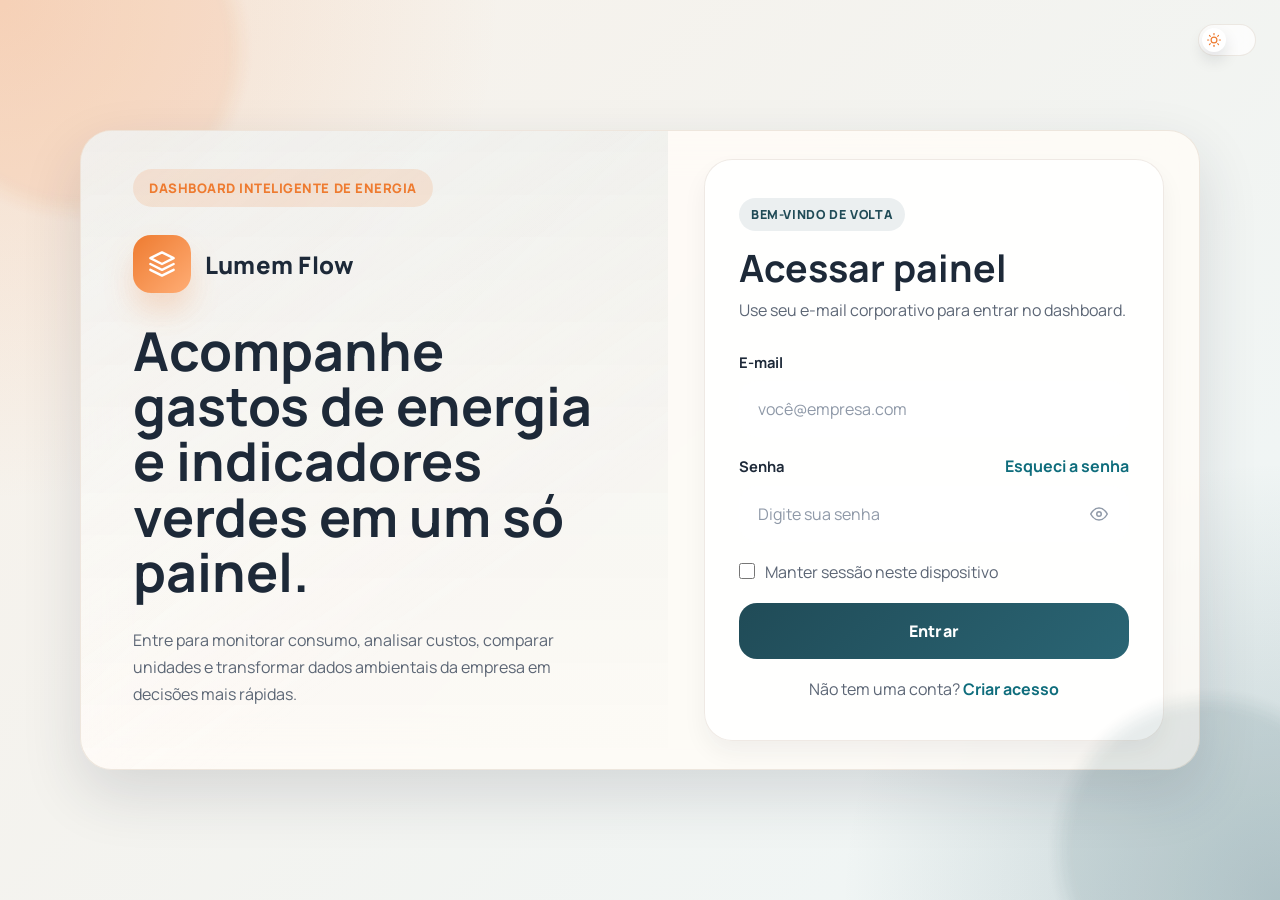
==== index.html @ 4ea224e9 "Add files via upload" ====
<!DOCTYPE html>
<html lang="pt-BR">
<head>
  <meta charset="UTF-8">
  <meta name="viewport" content="width=device-width, initial-scale=1.0">
  <title>Lumem Flow - Login</title>
  <link rel="preconnect" href="https://fonts.googleapis.com">
  <link rel="preconnect" href="https://fonts.gstatic.com" crossorigin>
  <link href="https://fonts.googleapis.com/css2?family=Manrope:wght@400;500;600;700;800&display=swap" rel="stylesheet">
  <link rel="stylesheet" href="style.css">
</head>
<body class="auth-page page-login" data-page="login">
  <div class="page-shell">
    <div class="theme-toggle">
      <button class="theme-toggle-track" id="themeToggle" aria-label="Alternar tema">
        <div class="theme-toggle-knob">
          <svg class="theme-toggle-icon icon-sun" viewBox="0 0 24 24" fill="none" stroke="currentColor" stroke-width="2" stroke-linecap="round" stroke-linejoin="round" aria-hidden="true">
            <circle cx="12" cy="12" r="5"/>
            <line x1="12" y1="1" x2="12" y2="3"/>
            <line x1="12" y1="21" x2="12" y2="23"/>
            <line x1="4.22" y1="4.22" x2="5.64" y2="5.64"/>
            <line x1="18.36" y1="18.36" x2="19.78" y2="19.78"/>
            <line x1="1" y1="12" x2="3" y2="12"/>
            <line x1="21" y1="12" x2="23" y2="12"/>
            <line x1="4.22" y1="19.78" x2="5.64" y2="18.36"/>
            <line x1="18.36" y1="5.64" x2="19.78" y2="4.22"/>
          </svg>
          <svg class="theme-toggle-icon icon-moon" viewBox="0 0 24 24" fill="none" stroke="currentColor" stroke-width="2" stroke-linecap="round" stroke-linejoin="round" aria-hidden="true">
            <path d="M21 12.79A9 9 0 1 1 11.21 3 7 7 0 0 0 21 12.79z"/>
          </svg>
        </div>
      </button>
    </div>

    <main class="auth-layout">
      <section class="hero-panel">
        <div class="hero-chip">Dashboard inteligente de energia</div>

        <div class="logo">
          <div class="logo-icon">
            <svg viewBox="0 0 24 24" fill="none" stroke="white" stroke-width="2" stroke-linecap="round" stroke-linejoin="round" aria-hidden="true">
              <path d="M12 2L2 7l10 5 10-5-10-5z"/>
              <path d="M2 17l10 5 10-5"/>
              <path d="M2 12l10 5 10-5"/>
            </svg>
          </div>
          <span class="logo-text">Lumem Flow</span>
        </div>

        <h1 class="hero-title">Acompanhe gastos de energia e indicadores verdes em um s&oacute; painel.</h1>
        <p class="hero-text">Entre para monitorar consumo, analisar custos, comparar unidades e transformar dados ambientais da empresa em decis&otilde;es mais r&aacute;pidas.</p>
      </section>

      <section class="form-panel">
        <div class="form-card">
          <div class="form-card-top">
            <span class="eyebrow">Bem-vindo de volta</span>
            <h2 class="form-title">Acessar painel</h2>
            <p class="form-subtitle">Use seu e-mail corporativo para entrar no dashboard.</p>
          </div>

          <form id="loginForm" novalidate>
            <div class="status-message" id="loginStatus" aria-live="polite"></div>

            <div class="field-group">
              <label for="email">E-mail</label>
              <div class="input-group">
                <input type="email" id="email" name="email" placeholder="voc&#234;@empresa.com" autocomplete="email" required>
              </div>
            </div>

            <div class="field-group">
              <div class="field-row">
                <label for="senha">Senha</label>
                <a href="#" class="link">Esqueci a senha</a>
              </div>
              <div class="input-group password-group">
                <input type="password" id="senha" name="senha" placeholder="Digite sua senha" autocomplete="current-password" required>
                <button type="button" class="toggle-password" data-target="senha" aria-label="Mostrar senha">
                  <svg class="eye-icon" viewBox="0 0 24 24" fill="none" stroke="currentColor" stroke-width="2" stroke-linecap="round" stroke-linejoin="round" aria-hidden="true">
                    <path d="M1 12s4-8 11-8 11 8 11 8-4 8-11 8-11-8-11-8z"/>
                    <circle cx="12" cy="12" r="3"/>
                  </svg>
                  <svg class="eye-off-icon hidden" viewBox="0 0 24 24" fill="none" stroke="currentColor" stroke-width="2" stroke-linecap="round" stroke-linejoin="round" aria-hidden="true">
                    <path d="M17.94 17.94A10.07 10.07 0 0 1 12 20c-7 0-11-8-11-8a18.45 18.45 0 0 1 5.06-5.94"/>
                    <path d="M9.9 4.24A9.12 9.12 0 0 1 12 4c7 0 11 8 11 8a18.5 18.5 0 0 1-2.16 3.19"/>
                    <path d="M14.12 14.12a3 3 0 1 1-4.24-4.24"/>
                    <line x1="1" y1="1" x2="23" y2="23"/>
                  </svg>
                </button>
              </div>
            </div>

            <div class="options-row">
              <label class="checkbox-label" for="lembrar">
                <input type="checkbox" id="lembrar" name="lembrar">
                <span>Manter sess&atilde;o neste dispositivo</span>
              </label>
            </div>

            <button type="submit" class="btn-primary">Entrar</button>

            <p class="form-footer">
              N&atilde;o tem uma conta? <a href="cadastro.html" class="link auth-nav-link" data-auth-nav="register">Criar acesso</a>
            </p>
          </form>
        </div>
      </section>
    </main>
  </div>

  <script src="script.js"></script>
</body>
</html>
---- style.css ----
* {
  margin: 0;
  padding: 0;
  box-sizing: border-box;
}

:root {
  --bg-body: #f4efe7;
  --bg-panel: rgba(255, 252, 247, 0.84);
  --bg-card: rgba(255, 255, 255, 0.78);
  --bg-card-strong: rgba(255, 255, 255, 0.92);
  --bg-input: rgba(255, 255, 255, 0.88);
  --bg-input-focus: #ffffff;
  --border-soft: rgba(124, 82, 46, 0.12);
  --border-strong: rgba(124, 82, 46, 0.2);
  --text-primary: #1d2938;
  --text-secondary: #5c6675;
  --text-placeholder: #8f99a8;
  --color-brand: #204b57;
  --color-brand-hover: #163842;
  --color-accent: #ee7b30;
  --color-accent-soft: rgba(238, 123, 48, 0.14);
  --color-link: #0f6d7c;
  --color-link-hover: #0b5965;
  --color-success: #1f8a5b;
  --color-success-soft: rgba(31, 138, 91, 0.12);
  --color-error: #d04c4c;
  --color-error-soft: rgba(208, 76, 76, 0.11);
  --shadow-card: 0 24px 60px rgba(32, 45, 67, 0.14);
  --shadow-focus: 0 0 0 4px rgba(15, 109, 124, 0.14);
  --shadow-btn-hover: 0 16px 34px rgba(32, 75, 87, 0.24);
  --toggle-bg: rgba(255, 255, 255, 0.72);
  --toggle-knob: #ffffff;
  --toggle-icon-sun: #ee7b30;
  --toggle-icon-moon: #204b57;
}

[data-theme="dark"] {
  --bg-body: #08131d;
  --bg-panel: rgba(9, 20, 30, 0.75);
  --bg-card: rgba(10, 24, 37, 0.84);
  --bg-card-strong: rgba(12, 27, 41, 0.96);
  --bg-input: rgba(255, 255, 255, 0.05);
  --bg-input-focus: rgba(255, 255, 255, 0.09);
  --border-soft: rgba(174, 213, 230, 0.12);
  --border-strong: rgba(174, 213, 230, 0.2);
  --text-primary: #edf6fb;
  --text-secondary: #a8bac8;
  --text-placeholder: #6f8697;
  --color-brand: #68b6c7;
  --color-brand-hover: #7dc7d6;
  --color-accent: #ff9d5c;
  --color-accent-soft: rgba(255, 157, 92, 0.16);
  --color-link: #8ddce9;
  --color-link-hover: #b2edf6;
  --color-success: #66d0a0;
  --color-success-soft: rgba(102, 208, 160, 0.14);
  --color-error: #ff8d8d;
  --color-error-soft: rgba(255, 141, 141, 0.12);
  --shadow-card: 0 26px 68px rgba(0, 0, 0, 0.42);
  --shadow-focus: 0 0 0 4px rgba(141, 220, 233, 0.14);
  --shadow-btn-hover: 0 18px 38px rgba(23, 84, 96, 0.34);
  --toggle-bg: rgba(255, 255, 255, 0.08);
  --toggle-knob: #08131d;
  --toggle-icon-sun: #6f8697;
  --toggle-icon-moon: #8ddce9;
}

html {
  scroll-behavior: smooth;
}

body {
  font-family: "Manrope", "Segoe UI", sans-serif;
  min-height: 100vh;
  color: var(--text-primary);
  background:
    radial-gradient(circle at top left, rgba(238, 123, 48, 0.18), transparent 32%),
    radial-gradient(circle at bottom right, rgba(32, 75, 87, 0.22), transparent 28%),
    linear-gradient(135deg, #f8f1e9 0%, #eef6f7 100%);
  transition: background 0.4s ease, color 0.4s ease;
}

.auth-page {
  overflow: hidden;
}

[data-theme="dark"] body {
  background:
    radial-gradient(circle at top left, rgba(255, 157, 92, 0.12), transparent 28%),
    radial-gradient(circle at bottom right, rgba(104, 182, 199, 0.16), transparent 32%),
    linear-gradient(135deg, #071019 0%, #10202d 100%);
}

body::before,
body::after {
  content: "";
  position: fixed;
  border-radius: 50%;
  pointer-events: none;
  filter: blur(8px);
  opacity: 0.9;
}

body::before {
  width: 320px;
  height: 320px;
  top: -110px;
  left: -80px;
  background: rgba(238, 123, 48, 0.12);
}

body::after {
  width: 300px;
  height: 300px;
  right: -80px;
  bottom: -100px;
  background: rgba(32, 75, 87, 0.12);
}

.page-shell {
  min-height: 100vh;
  padding: 32px;
  display: flex;
  align-items: center;
  justify-content: center;
  position: relative;
  isolation: isolate;
}

.auth-layout {
  width: min(1120px, 100%);
  display: grid;
  grid-template-columns: minmax(320px, 1.05fr) minmax(360px, 0.95fr);
  background: var(--bg-panel);
  border: 1px solid var(--border-soft);
  border-radius: 32px;
  box-shadow: var(--shadow-card);
  backdrop-filter: blur(22px);
  overflow: hidden;
  position: relative;
}

.auth-layout::before {
  content: "";
  position: absolute;
  inset: 0;
  background: linear-gradient(135deg, rgba(255, 255, 255, 0.08), transparent 38%);
  pointer-events: none;
}

.auth-layout,
.hero-panel,
.form-panel,
.form-card,
.hero-title,
.hero-text,
.field-group,
.btn-primary,
.form-footer {
  will-change: transform, opacity, filter;
}

.page-transition-overlay {
  position: fixed;
  inset: 0;
  z-index: 999;
  pointer-events: none;
  overflow: hidden;
  opacity: 0;
}

.page-transition-overlay.is-active {
  opacity: 1;
}

.transition-wash,
.transition-stripe,
.transition-orb,
.transition-label {
  position: absolute;
}

.transition-wash {
  inset: -12%;
  background:
    radial-gradient(circle at 25% 25%, rgba(255, 255, 255, 0.22), transparent 20%),
    linear-gradient(135deg, rgba(238, 123, 48, 0.92), rgba(32, 75, 87, 0.92));
  transform: translateX(110%) skewX(-12deg);
  filter: saturate(1.1);
}

.transition-stripe {
  inset: -10% auto -10% auto;
  width: 32vw;
  min-width: 260px;
  background: linear-gradient(180deg, rgba(255, 255, 255, 0.4), rgba(255, 255, 255, 0.04));
  mix-blend-mode: screen;
  opacity: 0;
  transform: translateX(130vw) rotate(14deg);
}

.transition-orb {
  border-radius: 999px;
  filter: blur(10px);
  opacity: 0;
}

.transition-orb-a {
  width: 34vw;
  height: 34vw;
  min-width: 220px;
  min-height: 220px;
  top: -8vw;
  right: -6vw;
  background: rgba(255, 230, 214, 0.26);
}

.transition-orb-b {
  width: 24vw;
  height: 24vw;
  min-width: 180px;
  min-height: 180px;
  bottom: -5vw;
  left: -4vw;
  background: rgba(104, 182, 199, 0.22);
}

.transition-label {
  left: 50%;
  top: 50%;
  padding: 14px 18px;
  border-radius: 999px;
  border: 1px solid rgba(255, 255, 255, 0.24);
  background: rgba(255, 255, 255, 0.12);
  color: #ffffff;
  font-size: 0.82rem;
  font-weight: 800;
  letter-spacing: 0.08em;
  text-transform: uppercase;
  backdrop-filter: blur(12px);
  opacity: 0;
  transform: translate(-50%, -50%) scale(0.84);
}

.auth-page.is-transitioning .auth-layout {
  animation: layoutExit 0.88s cubic-bezier(0.65, 0, 0.35, 1) forwards;
}

.auth-page.is-transitioning .hero-panel {
  animation: panelExitLeft 0.78s cubic-bezier(0.55, 0, 0.4, 1) forwards;
}

.auth-page.is-transitioning .form-panel {
  animation: panelExitRight 0.82s cubic-bezier(0.55, 0, 0.4, 1) forwards;
}

.auth-page.is-transitioning .form-card {
  animation: cardExit 0.78s cubic-bezier(0.55, 0, 0.4, 1) forwards;
}

.auth-page.is-transitioning .hero-title,
.auth-page.is-transitioning .hero-text,
.auth-page.is-transitioning .field-group,
.auth-page.is-transitioning .btn-primary,
.auth-page.is-transitioning .form-footer {
  animation: contentFadeOut 0.48s ease forwards;
}

.auth-page.is-entering .hero-panel {
  animation: panelEnterLeft 0.9s cubic-bezier(0.22, 1, 0.36, 1) both;
}

.auth-page.is-entering .form-panel {
  animation: panelEnterRight 1s cubic-bezier(0.22, 1, 0.36, 1) both;
}

.auth-page.is-entering .form-card {
  animation: cardEnter 1s cubic-bezier(0.22, 1, 0.36, 1) both;
}

.auth-page.is-entering .hero-title {
  animation: copyRise 0.8s 0.18s cubic-bezier(0.22, 1, 0.36, 1) both;
}

.auth-page.is-entering .hero-text {
  animation: copyRise 0.8s 0.26s cubic-bezier(0.22, 1, 0.36, 1) both;
}

.auth-page.is-entering .field-group:nth-of-type(1) { animation: fieldCascade 0.66s 0.28s cubic-bezier(0.22, 1, 0.36, 1) both; }
.auth-page.is-entering .field-group:nth-of-type(2) { animation: fieldCascade 0.66s 0.36s cubic-bezier(0.22, 1, 0.36, 1) both; }
.auth-page.is-entering .field-group:nth-of-type(3) { animation: fieldCascade 0.66s 0.44s cubic-bezier(0.22, 1, 0.36, 1) both; }
.auth-page.is-entering .field-group:nth-of-type(4) { animation: fieldCascade 0.66s 0.52s cubic-bezier(0.22, 1, 0.36, 1) both; }
.auth-page.is-entering .field-group:nth-of-type(5) { animation: fieldCascade 0.66s 0.60s cubic-bezier(0.22, 1, 0.36, 1) both; }
.auth-page.is-entering .btn-primary { animation: fieldCascade 0.66s 0.66s cubic-bezier(0.22, 1, 0.36, 1) both; }
.auth-page.is-entering .form-footer { animation: fieldCascade 0.66s 0.74s cubic-bezier(0.22, 1, 0.36, 1) both; }

.auth-page.transition-login-to-register .page-transition-overlay.is-active .transition-wash {
  animation: washSweepToRegister 0.96s cubic-bezier(0.65, 0, 0.35, 1) forwards;
}

.auth-page.transition-login-to-register .page-transition-overlay.is-active .transition-stripe {
  animation: stripeSweep 0.96s 0.08s cubic-bezier(0.65, 0, 0.35, 1) forwards;
}

.auth-page.transition-login-to-register .page-transition-overlay.is-active .transition-orb-a {
  animation: orbFloatA 0.96s ease forwards;
}

.auth-page.transition-login-to-register .page-transition-overlay.is-active .transition-orb-b {
  animation: orbFloatB 0.96s 0.08s ease forwards;
}

.auth-page.transition-login-to-register .page-transition-overlay.is-active .transition-label {
  animation: transitionLabel 0.9s 0.16s cubic-bezier(0.22, 1, 0.36, 1) forwards;
}

.auth-page.transition-register-to-login .page-transition-overlay.is-active .transition-wash {
  animation: washSweepToLogin 0.96s cubic-bezier(0.65, 0, 0.35, 1) forwards;
}

.auth-page.transition-register-to-login .page-transition-overlay.is-active .transition-stripe {
  animation: stripeSweepReverse 0.96s 0.08s cubic-bezier(0.65, 0, 0.35, 1) forwards;
}

.auth-page.transition-register-to-login .page-transition-overlay.is-active .transition-orb-a {
  animation: orbFloatAReverse 0.96s ease forwards;
}

.auth-page.transition-register-to-login .page-transition-overlay.is-active .transition-orb-b {
  animation: orbFloatBReverse 0.96s 0.08s ease forwards;
}

.auth-page.transition-register-to-login .page-transition-overlay.is-active .transition-label {
  animation: transitionLabel 0.9s 0.16s cubic-bezier(0.22, 1, 0.36, 1) forwards;
}

@keyframes layoutExit {
  0% { opacity: 1; transform: scale(1) rotate(0deg); filter: blur(0); }
  100% { opacity: 0; transform: scale(0.93) rotate(-1deg); filter: blur(10px); }
}

@keyframes panelExitLeft {
  0% { opacity: 1; transform: translateX(0) scale(1); }
  100% { opacity: 0; transform: translateX(-42px) scale(0.98); }
}

@keyframes panelExitRight {
  0% { opacity: 1; transform: translateX(0) scale(1); }
  100% { opacity: 0; transform: translateX(58px) scale(0.98); }
}

@keyframes cardExit {
  0% { opacity: 1; transform: translateY(0) scale(1); }
  100% { opacity: 0; transform: translateY(20px) scale(0.97); }
}

@keyframes contentFadeOut {
  0% { opacity: 1; transform: translateY(0); filter: blur(0); }
  100% { opacity: 0; transform: translateY(14px); filter: blur(6px); }
}

@keyframes panelEnterLeft {
  0% { opacity: 0; transform: translateX(-52px) scale(0.98); filter: blur(8px); }
  100% { opacity: 1; transform: translateX(0) scale(1); filter: blur(0); }
}

@keyframes panelEnterRight {
  0% { opacity: 0; transform: translateX(58px) scale(0.98); filter: blur(10px); }
  100% { opacity: 1; transform: translateX(0) scale(1); filter: blur(0); }
}

@keyframes cardEnter {
  0% { opacity: 0; transform: translateY(28px) scale(0.96); box-shadow: 0 0 0 rgba(0, 0, 0, 0); }
  100% { opacity: 1; transform: translateY(0) scale(1); box-shadow: 0 12px 24px rgba(15, 23, 42, 0.05); }
}

@keyframes copyRise {
  0% { opacity: 0; transform: translateY(26px); filter: blur(10px); }
  100% { opacity: 1; transform: translateY(0); filter: blur(0); }
}

@keyframes fieldCascade {
  0% { opacity: 0; transform: translateY(22px) scale(0.98); filter: blur(8px); }
  100% { opacity: 1; transform: translateY(0) scale(1); filter: blur(0); }
}

@keyframes washSweepToRegister {
  0% { transform: translateX(110%) skewX(-12deg); border-radius: 34px; }
  42% { transform: translateX(18%) skewX(-9deg); border-radius: 80px; }
  100% { transform: translateX(-14%) skewX(-6deg); border-radius: 0; }
}

@keyframes washSweepToLogin {
  0% { transform: translateX(-110%) skewX(12deg); border-radius: 34px; }
  42% { transform: translateX(-18%) skewX(9deg); border-radius: 80px; }
  100% { transform: translateX(14%) skewX(6deg); border-radius: 0; }
}

@keyframes stripeSweep {
  0% { opacity: 0; transform: translateX(110vw) rotate(14deg); }
  20% { opacity: 1; }
  100% { opacity: 0; transform: translateX(-18vw) rotate(14deg); }
}

@keyframes stripeSweepReverse {
  0% { opacity: 0; transform: translateX(-110vw) rotate(-14deg); }
  20% { opacity: 1; }
  100% { opacity: 0; transform: translateX(18vw) rotate(-14deg); }
}

@keyframes orbFloatA {
  0% { opacity: 0; transform: translate3d(10%, -8%, 0) scale(0.8); }
  40% { opacity: 0.9; }
  100% { opacity: 0; transform: translate3d(-90%, 38%, 0) scale(1.36); }
}

@keyframes orbFloatB {
  0% { opacity: 0; transform: translate3d(-10%, 10%, 0) scale(0.72); }
  40% { opacity: 0.75; }
  100% { opacity: 0; transform: translate3d(120%, -42%, 0) scale(1.4); }
}

@keyframes orbFloatAReverse {
  0% { opacity: 0; transform: translate3d(-10%, -8%, 0) scale(0.8); }
  40% { opacity: 0.9; }
  100% { opacity: 0; transform: translate3d(90%, 38%, 0) scale(1.36); }
}

@keyframes orbFloatBReverse {
  0% { opacity: 0; transform: translate3d(10%, 10%, 0) scale(0.72); }
  40% { opacity: 0.75; }
  100% { opacity: 0; transform: translate3d(-120%, -42%, 0) scale(1.4); }
}

@keyframes transitionLabel {
  0% { opacity: 0; transform: translate(-50%, -50%) scale(0.84); letter-spacing: 0.18em; }
  30% { opacity: 1; transform: translate(-50%, -50%) scale(1); letter-spacing: 0.08em; }
  100% { opacity: 0; transform: translate(-50%, -50%) scale(1.08); }
}

@media (prefers-reduced-motion: reduce) {
  .auth-page.is-entering .hero-panel,
  .auth-page.is-entering .form-panel,
  .auth-page.is-entering .form-card,
  .auth-page.is-entering .hero-title,
  .auth-page.is-entering .hero-text,
  .auth-page.is-entering .field-group,
  .auth-page.is-entering .btn-primary,
  .auth-page.is-entering .form-footer,
  .auth-page.is-transitioning .auth-layout,
  .auth-page.is-transitioning .hero-panel,
  .auth-page.is-transitioning .form-panel,
  .auth-page.is-transitioning .form-card,
  .auth-page.is-transitioning .hero-title,
  .auth-page.is-transitioning .hero-text,
  .auth-page.is-transitioning .field-group,
  .auth-page.is-transitioning .btn-primary,
  .auth-page.is-transitioning .form-footer,
  .legal-page.is-legal-entering .legal-card,
  .legal-page.is-legal-entering .legal-card::before,
  .legal-page.is-legal-entering .legal-topbar,
  .legal-page.is-legal-entering .legal-header,
  .legal-page.is-legal-entering .legal-title,
  .legal-page.is-legal-entering .legal-subtitle,
  .legal-page.is-legal-entering .legal-section,
  .legal-page.is-legal-entering .legal-section::before,
  .page-transition-overlay.is-active .transition-wash,
  .page-transition-overlay.is-active .transition-stripe,
  .page-transition-overlay.is-active .transition-orb,
  .page-transition-overlay.is-active .transition-label {
    animation: none !important;
    transition: none !important;
  }
}

.hero-panel,
.form-panel {
  position: relative;
  z-index: 1;
}

.hero-panel {
  padding: 38px 52px 56px;
  background:
    linear-gradient(180deg, rgba(32, 75, 87, 0.06), transparent 100%),
    linear-gradient(145deg, rgba(255, 255, 255, 0.3), transparent 70%);
  display: flex;
  flex-direction: column;
  justify-content: flex-start;
}

.hero-chip {
  width: fit-content;
  padding: 10px 16px;
  border-radius: 999px;
  background: var(--color-accent-soft);
  color: var(--color-accent);
  font-size: 0.82rem;
  font-weight: 800;
  letter-spacing: 0.04em;
  text-transform: uppercase;
  margin-bottom: 28px;
}

.logo {
  display: flex;
  align-items: center;
  gap: 14px;
  margin-bottom: 26px;
}

.logo-icon {
  width: 58px;
  height: 58px;
  border-radius: 18px;
  display: flex;
  align-items: center;
  justify-content: center;
  background: linear-gradient(135deg, var(--color-accent), #ffad75);
  box-shadow: 0 18px 30px rgba(238, 123, 48, 0.22);
}

.logo-icon svg {
  width: 28px;
  height: 28px;
}

.logo-text {
  font-size: 1.5rem;
  font-weight: 800;
  letter-spacing: 0.01em;
}

.hero-title {
  max-width: 14ch;
  font-size: clamp(2rem, 5vw, 3.35rem);
  line-height: 1.03;
  margin-top: auto;
  margin-bottom: 28px;
}

.hero-text {
  max-width: 44ch;
  color: var(--text-secondary);
  font-size: 1rem;
  line-height: 1.7;
  margin-bottom: auto;
}

.form-panel {
  padding: 28px;
  display: flex;
  align-items: center;
  justify-content: center;
}

.form-card {
  width: min(460px, 100%);
  padding: 38px 34px;
  border-radius: 28px;
  background: var(--bg-card-strong);
  border: 1px solid var(--border-soft);
  box-shadow: 0 12px 24px rgba(15, 23, 42, 0.05);
}

.form-card-top {
  margin-bottom: 28px;
}

.eyebrow {
  display: inline-flex;
  align-items: center;
  gap: 8px;
  padding: 8px 12px;
  border-radius: 999px;
  background: rgba(32, 75, 87, 0.09);
  color: var(--color-brand);
  font-size: 0.78rem;
  font-weight: 800;
  text-transform: uppercase;
  letter-spacing: 0.05em;
  margin-bottom: 16px;
}

.form-title {
  font-size: clamp(1.8rem, 3vw, 2.35rem);
  line-height: 1.1;
  margin-bottom: 10px;
}

.form-subtitle {
  color: var(--text-secondary);
  line-height: 1.6;
}

form {
  display: grid;
  gap: 18px;
}

.status-message {
  min-height: 0;
  display: none;
  padding: 14px 16px;
  border-radius: 16px;
  font-size: 0.94rem;
  line-height: 1.5;
}

.status-message.is-visible {
  display: block;
}

.status-message.is-success {
  background: var(--color-success-soft);
  color: var(--color-success);
  border: 1px solid rgba(31, 138, 91, 0.18);
}

.status-message.is-error {
  background: var(--color-error-soft);
  color: var(--color-error);
  border: 1px solid rgba(208, 76, 76, 0.18);
}

.field-group {
  display: grid;
  gap: 9px;
}

.field-group label {
  font-size: 0.92rem;
  font-weight: 700;
}

.field-row {
  display: flex;
  align-items: center;
  justify-content: space-between;
  gap: 12px;
}

.input-group {
  position: relative;
}

.input-group input {
  width: 100%;
  min-height: 56px;
  border: 1px solid transparent;
  border-radius: 18px;
  background: var(--bg-input);
  color: var(--text-primary);
  font: inherit;
  padding: 0 18px;
  transition: border-color 0.2s ease, box-shadow 0.2s ease, background 0.2s ease, transform 0.2s ease;
}

.input-group input::placeholder {
  color: var(--text-placeholder);
}

.input-group input:focus {
  outline: none;
  background: var(--bg-input-focus);
  border-color: rgba(15, 109, 124, 0.3);
  box-shadow: var(--shadow-focus);
  transform: translateY(-1px);
}

.input-group input.input-error,
.input-group.input-error-container {
  border-color: transparent;
}

.input-group input.input-error {
  border-color: rgba(208, 76, 76, 0.45);
  box-shadow: 0 0 0 4px rgba(208, 76, 76, 0.09);
}

.error-message {
  display: block;
  color: var(--color-error);
  font-size: 0.82rem;
  line-height: 1.4;
  margin-top: 2px;
}

.password-group input {
  padding-right: 52px;
}

.toggle-password {
  position: absolute;
  right: 14px;
  top: 50%;
  transform: translateY(-50%);
  width: 32px;
  height: 32px;
  display: grid;
  place-items: center;
  border: none;
  border-radius: 50%;
  background: transparent;
  color: var(--text-placeholder);
  cursor: pointer;
  transition: background 0.2s ease, color 0.2s ease;
}

.toggle-password:hover,
.toggle-password:focus-visible {
  color: var(--color-link);
  background: rgba(15, 109, 124, 0.08);
  outline: none;
}

.toggle-password svg {
  width: 18px;
  height: 18px;
}

.hidden {
  display: none;
}

.cnpj-group {
  display: flex;
  align-items: center;
  border-radius: 18px;
  background: var(--bg-input);
  border: 1px solid transparent;
  transition: border-color 0.2s ease, box-shadow 0.2s ease, background 0.2s ease;
}

.cnpj-group:focus-within {
  background: var(--bg-input-focus);
  border-color: rgba(15, 109, 124, 0.3);
  box-shadow: var(--shadow-focus);
}

.cnpj-badge {
  margin-left: 10px;
  padding: 8px 12px;
  border-radius: 12px;
  background: var(--color-brand);
  color: #ffffff;
  font-size: 0.72rem;
  font-weight: 800;
  letter-spacing: 0.05em;
}

.cnpj-group input {
  min-height: 54px;
  background: transparent;
  border: none;
  box-shadow: none;
}

.cnpj-group input:focus {
  box-shadow: none;
  transform: none;
}

.options-row {
  display: flex;
  align-items: flex-start;
  justify-content: space-between;
  gap: 12px;
}

.options-column {
  justify-content: flex-start;
}

.checkbox-label {
  display: flex;
  align-items: flex-start;
  gap: 10px;
  color: var(--text-secondary);
  line-height: 1.55;
  cursor: pointer;
}

.checkbox-label input[type="checkbox"] {
  margin-top: 3px;
  width: 16px;
  height: 16px;
  accent-color: var(--color-brand);
  flex-shrink: 0;
}

.link {
  color: var(--color-link);
  text-decoration: none;
  font-weight: 700;
  transition: color 0.2s ease, opacity 0.2s ease;
}

.link:hover,
.link:focus-visible {
  color: var(--color-link-hover);
  opacity: 0.95;
  outline: none;
}

.btn-primary {
  width: 100%;
  min-height: 56px;
  padding: 0 20px;
  border: none;
  border-radius: 18px;
  background: linear-gradient(135deg, var(--color-brand), #2a6574);
  color: #ffffff;
  font: inherit;
  font-weight: 800;
  letter-spacing: 0.01em;
  cursor: pointer;
  position: relative;
  overflow: hidden;
  transition: transform 0.2s ease, box-shadow 0.2s ease, filter 0.2s ease;
}

.btn-primary:hover,
.btn-primary:focus-visible {
  transform: translateY(-1px);
  box-shadow: var(--shadow-btn-hover);
  filter: saturate(1.05);
  outline: none;
}

.btn-primary:active {
  transform: translateY(0);
}

.btn-primary .ripple {
  position: absolute;
  border-radius: 999px;
  background: rgba(255, 255, 255, 0.35);
  transform: scale(0);
  animation: rippleEffect 0.55s ease-out;
  pointer-events: none;
}

@keyframes rippleEffect {
  to {
    transform: scale(4);
    opacity: 0;
  }
}

.btn-primary.btn-success {
  animation: btnSuccess 0.38s ease;
}

@keyframes btnSuccess {
  0% { transform: scale(1); }
  50% { transform: scale(0.985); }
  100% { transform: scale(1); }
}

.form-footer {
  color: var(--text-secondary);
  text-align: center;
  line-height: 1.6;
}

@media (max-width: 960px) {
  .page-shell {
    padding: 20px;
  }

  .auth-layout,
  .auth-layout.auth-layout-register {
    grid-template-columns: 1fr;
  }

  .hero-panel {
    padding: 36px 28px 20px;
  }

  .hero-title {
    max-width: none;
    margin-top: 20px;
  }

  .hero-text {
    margin-bottom: 0;
  }

  .form-panel {
    padding: 20px 20px 24px;
  }
}

@media (max-width: 640px) {
  .page-shell {
    padding: 14px;
  }

  .theme-toggle {
    top: 18px;
    right: 18px;
  }

  .auth-layout {
    border-radius: 24px;
  }

  .hero-panel {
    padding: 82px 20px 18px;
  }

  .form-panel {
    padding: 16px;
  }

  .form-card {
    padding: 26px 20px;
    border-radius: 22px;
  }

  .field-row,
  .options-row {
    flex-direction: column;
    align-items: flex-start;
  }
}

.theme-toggle {
  position: absolute;
  top: 24px;
  right: 24px;
  z-index: 2;
}

.theme-toggle-track {
  width: 58px;
  height: 32px;
  border: 1px solid var(--border-soft);
  border-radius: 999px;
  background: var(--toggle-bg);
  backdrop-filter: blur(8px);
  cursor: pointer;
  position: relative;
  padding: 0;
}

.theme-toggle-track:focus-visible {
  outline: none;
  box-shadow: var(--shadow-focus);
}

.theme-toggle-knob {
  position: absolute;
  top: 3px;
  left: 3px;
  width: 24px;
  height: 24px;
  border-radius: 50%;
  background: var(--toggle-knob);
  display: flex;
  align-items: center;
  justify-content: center;
  transition: transform 0.3s ease, background 0.3s ease;
  box-shadow: 0 8px 16px rgba(15, 23, 42, 0.12);
}

[data-theme="dark"] .theme-toggle-knob {
  transform: translateX(26px);
}

.theme-toggle-icon {
  position: absolute;
  width: 14px;
  height: 14px;
  transition: opacity 0.2s ease, transform 0.3s ease;
}

.icon-sun {
  color: var(--toggle-icon-sun);
  opacity: 1;
}

.icon-moon {
  color: var(--toggle-icon-moon);
  opacity: 0;
  transform: rotate(-80deg);
}

[data-theme="dark"] .icon-sun {
  opacity: 0;
  transform: rotate(80deg);
}

[data-theme="dark"] .icon-moon {
  opacity: 1;
  transform: rotate(0deg);
}

.legal-page {
  overflow: auto;
}

.legal-shell {
  align-items: flex-start;
  padding-top: 88px;
  padding-bottom: 48px;
}

.legal-layout {
  width: min(920px, 100%);
}

.legal-card {
  background: var(--bg-card-strong);
  border: 1px solid var(--border-soft);
  border-radius: 32px;
  box-shadow: var(--shadow-card);
  backdrop-filter: blur(22px);
  padding: 36px 34px;
  position: relative;
  overflow: hidden;
  isolation: isolate;
}

.legal-card::before,
.legal-card::after {
  content: "";
  position: absolute;
  inset: 0;
  pointer-events: none;
}

.legal-card::before {
  background:
    linear-gradient(115deg, transparent 0%, rgba(255, 255, 255, 0.05) 34%, rgba(255, 255, 255, 0.26) 48%, rgba(255, 255, 255, 0.04) 62%, transparent 100%);
  transform: translateX(-135%) skewX(-24deg);
  opacity: 0;
  z-index: 0;
}

.legal-card::after {
  inset: auto -8% 0;
  height: 44%;
  background: radial-gradient(circle at center, rgba(238, 123, 48, 0.12), transparent 68%);
  opacity: 0.55;
  filter: blur(16px);
  z-index: 0;
}

.legal-topbar {
  display: flex;
  align-items: center;
  justify-content: space-between;
  gap: 16px;
  margin-bottom: 30px;
}

.legal-back {
  font-size: 0.95rem;
}

.legal-logo {
  margin-bottom: 0;
  flex-shrink: 0;
}

.legal-header {
  margin-bottom: 30px;
}

.legal-title {
  font-size: clamp(2rem, 4vw, 3rem);
  line-height: 1.05;
  margin-bottom: 14px;
}

.legal-subtitle {
  color: var(--text-secondary);
  line-height: 1.7;
  max-width: 60ch;
}

.legal-section + .legal-section {
  margin-top: 22px;
}

.legal-section h2 {
  font-size: 1.15rem;
  margin-bottom: 10px;
}

.legal-section p {
  color: var(--text-secondary);
  line-height: 1.8;
}

.legal-card > * {
  position: relative;
  z-index: 1;
}

.legal-section {
  position: relative;
  padding-left: 18px;
}

.legal-section::before {
  content: "";
  position: absolute;
  left: 0;
  top: 4px;
  bottom: 4px;
  width: 2px;
  border-radius: 999px;
  background: linear-gradient(180deg, var(--color-accent), transparent);
  opacity: 0.42;
}

.legal-page.is-legal-entering .legal-card {
  animation: legalCardArrival 1.1s cubic-bezier(0.22, 1, 0.36, 1) both;
}

.legal-page.is-legal-entering .legal-card::before {
  animation: legalLightSweep 1.55s 0.28s cubic-bezier(0.2, 0.8, 0.2, 1) both;
}

.legal-page.is-legal-entering .legal-topbar {
  animation: legalTopbarSplit 0.9s 0.18s cubic-bezier(0.22, 1, 0.36, 1) both;
}

.legal-page.is-legal-entering .legal-header {
  animation: legalHeaderRise 1s 0.3s cubic-bezier(0.22, 1, 0.36, 1) both;
}

.legal-page.is-legal-entering .legal-title {
  animation: legalTitleFocus 1s 0.38s cubic-bezier(0.22, 1, 0.36, 1) both;
}

.legal-page.is-legal-entering .legal-subtitle {
  animation: legalSubtitleFade 0.9s 0.5s cubic-bezier(0.22, 1, 0.36, 1) both;
}

.legal-page.is-legal-entering .legal-section:nth-of-type(1) { animation: legalSectionReveal 0.82s 0.62s cubic-bezier(0.22, 1, 0.36, 1) both; }
.legal-page.is-legal-entering .legal-section:nth-of-type(2) { animation: legalSectionReveal 0.82s 0.75s cubic-bezier(0.22, 1, 0.36, 1) both; }
.legal-page.is-legal-entering .legal-section:nth-of-type(3) { animation: legalSectionReveal 0.82s 0.88s cubic-bezier(0.22, 1, 0.36, 1) both; }
.legal-page.is-legal-entering .legal-section:nth-of-type(4) { animation: legalSectionReveal 0.82s 1.01s cubic-bezier(0.22, 1, 0.36, 1) both; }
.legal-page.is-legal-entering .legal-section:nth-of-type(5) { animation: legalSectionReveal 0.82s 1.14s cubic-bezier(0.22, 1, 0.36, 1) both; }
.legal-page.is-legal-entering .legal-section:nth-of-type(6) { animation: legalSectionReveal 0.82s 1.27s cubic-bezier(0.22, 1, 0.36, 1) both; }

.legal-page.is-legal-entering .legal-section::before {
  animation: legalRailGrow 0.9s 0.82s cubic-bezier(0.22, 1, 0.36, 1) both;
  transform-origin: top;
}

@keyframes legalCardArrival {
  0% {
    opacity: 0;
    transform: perspective(1200px) rotateX(10deg) translateY(44px) scale(0.965);
    filter: blur(14px);
    box-shadow: 0 0 0 rgba(0, 0, 0, 0);
  }
  62% {
    opacity: 1;
    transform: perspective(1200px) rotateX(-1deg) translateY(-4px) scale(1.005);
    filter: blur(0);
  }
  100% {
    opacity: 1;
    transform: perspective(1200px) rotateX(0deg) translateY(0) scale(1);
    filter: blur(0);
    box-shadow: var(--shadow-card);
  }
}

@keyframes legalLightSweep {
  0% {
    opacity: 0;
    transform: translateX(-135%) skewX(-24deg);
  }
  16% {
    opacity: 0.95;
  }
  100% {
    opacity: 0;
    transform: translateX(135%) skewX(-24deg);
  }
}

@keyframes legalTopbarSplit {
  0% {
    opacity: 0;
    transform: translateY(-20px) scale(0.98);
    filter: blur(10px);
  }
  100% {
    opacity: 1;
    transform: translateY(0) scale(1);
    filter: blur(0);
  }
}

@keyframes legalHeaderRise {
  0% {
    opacity: 0;
    transform: translateY(26px);
    filter: blur(12px);
  }
  100% {
    opacity: 1;
    transform: translateY(0);
    filter: blur(0);
  }
}

@keyframes legalTitleFocus {
  0% {
    opacity: 0;
    transform: translateY(18px) scale(0.985);
    letter-spacing: 0.03em;
    filter: blur(8px);
  }
  100% {
    opacity: 1;
    transform: translateY(0) scale(1);
    letter-spacing: normal;
    filter: blur(0);
  }
}

@keyframes legalSubtitleFade {
  0% {
    opacity: 0;
    transform: translateY(16px);
  }
  100% {
    opacity: 1;
    transform: translateY(0);
  }
}

@keyframes legalSectionReveal {
  0% {
    opacity: 0;
    transform: translateX(28px) translateY(12px);
    clip-path: inset(0 0 100% 0 round 16px);
    filter: blur(10px);
  }
  60% {
    opacity: 1;
    transform: translateX(-2px) translateY(0);
    clip-path: inset(0 0 0 0 round 16px);
    filter: blur(0);
  }
  100% {
    opacity: 1;
    transform: translateX(0) translateY(0);
    clip-path: inset(0 0 0 0 round 16px);
    filter: blur(0);
  }
}

@keyframes legalRailGrow {
  0% {
    opacity: 0;
    transform: scaleY(0.1);
  }
  100% {
    opacity: 0.42;
    transform: scaleY(1);
  }
}

@media (max-width: 720px) {
  .legal-shell {
    padding-top: 78px;
    padding-bottom: 24px;
  }

  .legal-card {
    padding: 24px 20px;
    border-radius: 24px;
  }

  .legal-topbar {
    align-items: flex-start;
    flex-direction: column;
  }
}
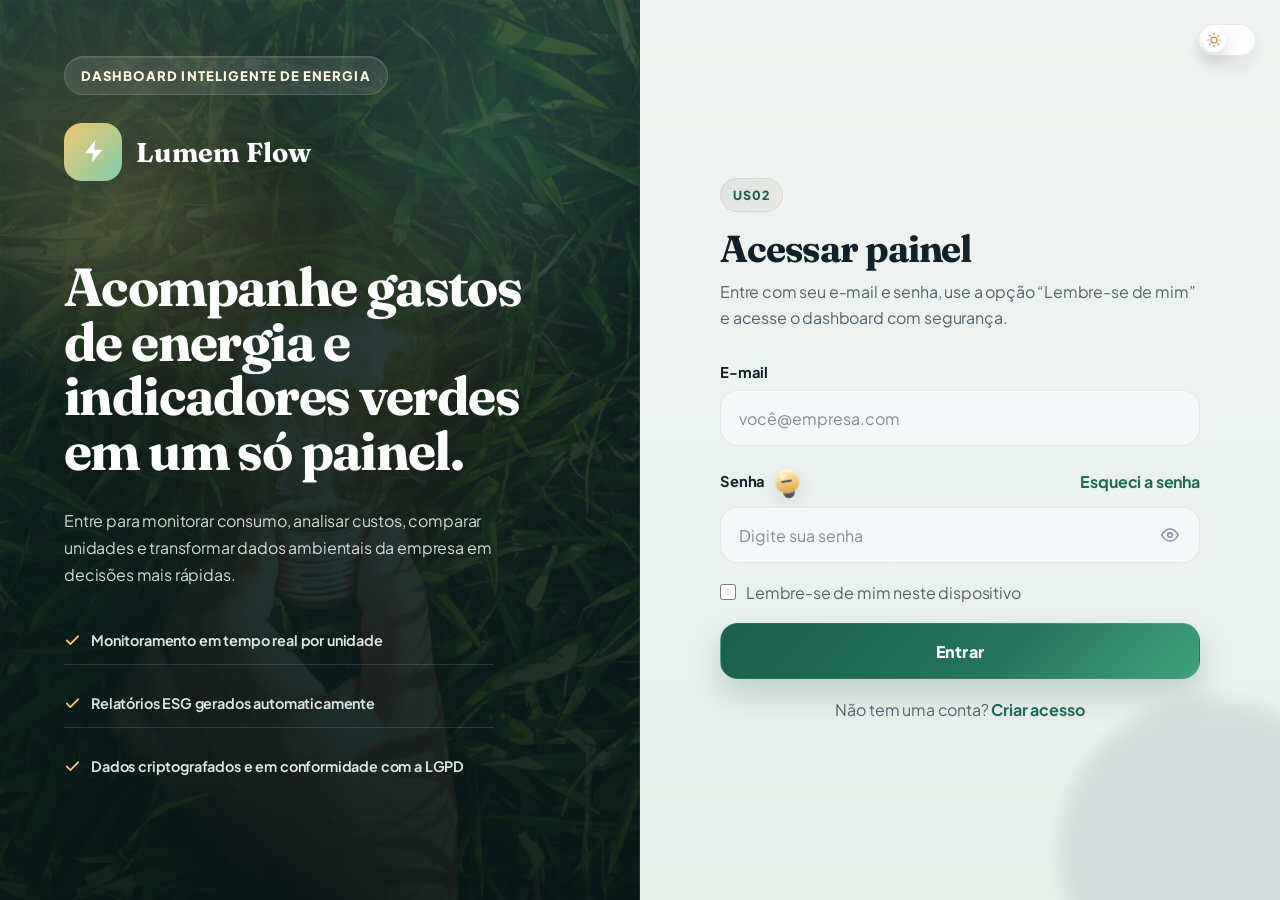
==== commit 5ba6c1c1: "primeiro commit Co-Authored-By: Claude Sonnet 4.6 <noreply@anthropic.com>" ====
--- a/index.html
+++ b/index.html
@@ -4,9 +4,12 @@
   <meta charset="UTF-8">
   <meta name="viewport" content="width=device-width, initial-scale=1.0">
   <title>Lumem Flow - Login</title>
+  <meta name="description" content="Acesse o dashboard Lumem Flow para monitorar consumo de energia, analisar indicadores ESG e tomar decisões sustentáveis com dados em tempo real.">
+  <meta name="theme-color" content="#123845">
+  <link rel="icon" type="image/svg+xml" href="data:image/svg+xml,%3Csvg xmlns='http://www.w3.org/2000/svg' viewBox='0 0 24 24'%3E%3Crect width='24' height='24' rx='6' fill='%23bf8b46'/%3E%3Cpath d='M13 3L5 13h7l-1 8 9-11h-7l1-8z' fill='white'/%3E%3C/svg%3E">
   <link rel="preconnect" href="https://fonts.googleapis.com">
   <link rel="preconnect" href="https://fonts.gstatic.com" crossorigin>
-  <link href="https://fonts.googleapis.com/css2?family=Manrope:wght@400;500;600;700;800&display=swap" rel="stylesheet">
+  <link href="https://fonts.googleapis.com/css2?family=Fraunces:opsz,wght@9..144,600;9..144,700&family=Plus+Jakarta+Sans:wght@400;500;600;700;800&display=swap" rel="stylesheet">
   <link rel="stylesheet" href="style.css">
 </head>
 <body class="auth-page page-login" data-page="login">
@@ -38,10 +41,8 @@
 
         <div class="logo">
           <div class="logo-icon">
-            <svg viewBox="0 0 24 24" fill="none" stroke="white" stroke-width="2" stroke-linecap="round" stroke-linejoin="round" aria-hidden="true">
-              <path d="M12 2L2 7l10 5 10-5-10-5z"/>
-              <path d="M2 17l10 5 10-5"/>
-              <path d="M2 12l10 5 10-5"/>
+            <svg viewBox="0 0 24 24" fill="white" stroke="none" aria-hidden="true">
+              <path d="M13 3L5 13h7l-1 8 9-11h-7l1-8z"/>
             </svg>
           </div>
           <span class="logo-text">Lumem Flow</span>
@@ -49,14 +50,29 @@
 
         <h1 class="hero-title">Acompanhe gastos de energia e indicadores verdes em um s&oacute; painel.</h1>
         <p class="hero-text">Entre para monitorar consumo, analisar custos, comparar unidades e transformar dados ambientais da empresa em decis&otilde;es mais r&aacute;pidas.</p>
+
+        <ul class="hero-features">
+          <li>
+            <svg viewBox="0 0 24 24" fill="none" stroke="currentColor" stroke-width="2.5" stroke-linecap="round" stroke-linejoin="round" aria-hidden="true"><path d="M20 6L9 17l-5-5"/></svg>
+            <span>Monitoramento em tempo real por unidade</span>
+          </li>
+          <li>
+            <svg viewBox="0 0 24 24" fill="none" stroke="currentColor" stroke-width="2.5" stroke-linecap="round" stroke-linejoin="round" aria-hidden="true"><path d="M20 6L9 17l-5-5"/></svg>
+            <span>Relat&oacute;rios ESG gerados automaticamente</span>
+          </li>
+          <li>
+            <svg viewBox="0 0 24 24" fill="none" stroke="currentColor" stroke-width="2.5" stroke-linecap="round" stroke-linejoin="round" aria-hidden="true"><path d="M20 6L9 17l-5-5"/></svg>
+            <span>Dados criptografados e em conformidade com a LGPD</span>
+          </li>
+        </ul>
       </section>
 
       <section class="form-panel">
         <div class="form-card">
           <div class="form-card-top">
-            <span class="eyebrow">Bem-vindo de volta</span>
+            <span class="eyebrow">US02</span>
             <h2 class="form-title">Acessar painel</h2>
-            <p class="form-subtitle">Use seu e-mail corporativo para entrar no dashboard.</p>
+            <p class="form-subtitle">Entre com seu e-mail e senha, use a op&ccedil;&atilde;o &ldquo;Lembre-se de mim&rdquo; e acesse o dashboard com seguran&ccedil;a.</p>
           </div>
 
           <form id="loginForm" novalidate>
@@ -71,8 +87,17 @@
 
             <div class="field-group">
               <div class="field-row">
-                <label for="senha">Senha</label>
-                <a href="#" class="link">Esqueci a senha</a>
+                <div class="password-label-cluster">
+                  <label for="senha">Senha</label>
+                  <div class="password-watcher is-hidden" data-target="senha" aria-hidden="true">
+                    <span class="watcher-halo"></span>
+                    <span class="watcher-bulb">
+                      <span class="watcher-eye"></span>
+                    </span>
+                    <span class="watcher-socket"></span>
+                  </div>
+                </div>
+                <a href="recuperar-senha.html" class="link auth-nav-link" data-auth-nav="reset">Esqueci a senha</a>
               </div>
               <div class="input-group password-group">
                 <input type="password" id="senha" name="senha" placeholder="Digite sua senha" autocomplete="current-password" required>
@@ -94,11 +119,14 @@
             <div class="options-row">
               <label class="checkbox-label" for="lembrar">
                 <input type="checkbox" id="lembrar" name="lembrar">
-                <span>Manter sess&atilde;o neste dispositivo</span>
+                <span>Lembre-se de mim neste dispositivo</span>
               </label>
             </div>
 
-            <button type="submit" class="btn-primary">Entrar</button>
+            <button type="submit" class="btn-primary">
+              <span class="btn-label">Entrar</span>
+              <span class="btn-spinner" aria-hidden="true"></span>
+            </button>
 
             <p class="form-footer">
               N&atilde;o tem uma conta? <a href="cadastro.html" class="link auth-nav-link" data-auth-nav="register">Criar acesso</a>
--- a/style.css
+++ b/style.css
@@ -5,65 +5,67 @@
 }
 
 :root {
-  --bg-body: #f4efe7;
-  --bg-panel: rgba(255, 252, 247, 0.84);
-  --bg-card: rgba(255, 255, 255, 0.78);
-  --bg-card-strong: rgba(255, 255, 255, 0.92);
-  --bg-input: rgba(255, 255, 255, 0.88);
+  --font-body: "Plus Jakarta Sans", "Segoe UI", sans-serif;
+  --font-display: "Fraunces", Georgia, serif;
+  --bg-body: #eef3f3;
+  --bg-panel: rgba(247, 249, 250, 0.82);
+  --bg-card: rgba(255, 255, 255, 0.82);
+  --bg-card-strong: rgba(255, 255, 255, 0.94);
+  --bg-input: rgba(245, 248, 249, 0.94);
   --bg-input-focus: #ffffff;
-  --border-soft: rgba(124, 82, 46, 0.12);
-  --border-strong: rgba(124, 82, 46, 0.2);
-  --text-primary: #1d2938;
-  --text-secondary: #5c6675;
-  --text-placeholder: #8f99a8;
-  --color-brand: #204b57;
-  --color-brand-hover: #163842;
-  --color-accent: #ee7b30;
-  --color-accent-soft: rgba(238, 123, 48, 0.14);
-  --color-link: #0f6d7c;
-  --color-link-hover: #0b5965;
-  --color-success: #1f8a5b;
-  --color-success-soft: rgba(31, 138, 91, 0.12);
-  --color-error: #d04c4c;
-  --color-error-soft: rgba(208, 76, 76, 0.11);
-  --shadow-card: 0 24px 60px rgba(32, 45, 67, 0.14);
-  --shadow-focus: 0 0 0 4px rgba(15, 109, 124, 0.14);
-  --shadow-btn-hover: 0 16px 34px rgba(32, 75, 87, 0.24);
-  --toggle-bg: rgba(255, 255, 255, 0.72);
+  --border-soft: rgba(16, 33, 43, 0.08);
+  --border-strong: rgba(16, 33, 43, 0.16);
+  --text-primary: #10212b;
+  --text-secondary: #526370;
+  --text-placeholder: #7c8d98;
+  --color-brand: #123845;
+  --color-brand-hover: #0c2731;
+  --color-accent: #bf8b46;
+  --color-accent-soft: rgba(191, 139, 70, 0.13);
+  --color-link: #1a6270;
+  --color-link-hover: #134d58;
+  --color-success: #26785b;
+  --color-success-soft: rgba(38, 120, 91, 0.12);
+  --color-error: #c4505a;
+  --color-error-soft: rgba(196, 80, 90, 0.11);
+  --shadow-card: 0 28px 72px rgba(9, 27, 38, 0.14);
+  --shadow-focus: 0 0 0 4px rgba(26, 98, 112, 0.14);
+  --shadow-btn-hover: 0 18px 38px rgba(18, 56, 69, 0.24);
+  --toggle-bg: rgba(255, 255, 255, 0.78);
   --toggle-knob: #ffffff;
-  --toggle-icon-sun: #ee7b30;
-  --toggle-icon-moon: #204b57;
+  --toggle-icon-sun: #bf8b46;
+  --toggle-icon-moon: #123845;
 }
 
 [data-theme="dark"] {
-  --bg-body: #08131d;
-  --bg-panel: rgba(9, 20, 30, 0.75);
-  --bg-card: rgba(10, 24, 37, 0.84);
-  --bg-card-strong: rgba(12, 27, 41, 0.96);
+  --bg-body: #07141d;
+  --bg-panel: rgba(8, 20, 30, 0.78);
+  --bg-card: rgba(9, 24, 36, 0.86);
+  --bg-card-strong: rgba(10, 28, 40, 0.95);
   --bg-input: rgba(255, 255, 255, 0.05);
   --bg-input-focus: rgba(255, 255, 255, 0.09);
-  --border-soft: rgba(174, 213, 230, 0.12);
-  --border-strong: rgba(174, 213, 230, 0.2);
-  --text-primary: #edf6fb;
-  --text-secondary: #a8bac8;
-  --text-placeholder: #6f8697;
-  --color-brand: #68b6c7;
-  --color-brand-hover: #7dc7d6;
-  --color-accent: #ff9d5c;
-  --color-accent-soft: rgba(255, 157, 92, 0.16);
-  --color-link: #8ddce9;
-  --color-link-hover: #b2edf6;
-  --color-success: #66d0a0;
-  --color-success-soft: rgba(102, 208, 160, 0.14);
-  --color-error: #ff8d8d;
+  --border-soft: rgba(167, 192, 201, 0.12);
+  --border-strong: rgba(167, 192, 201, 0.2);
+  --text-primary: #edf3f5;
+  --text-secondary: #a9bbc3;
+  --text-placeholder: #708692;
+  --color-brand: #82b9c6;
+  --color-brand-hover: #9cd0da;
+  --color-accent: #d1a15d;
+  --color-accent-soft: rgba(209, 161, 93, 0.16);
+  --color-link: #90d6df;
+  --color-link-hover: #b4edf2;
+  --color-success: #72c9a3;
+  --color-success-soft: rgba(114, 201, 163, 0.14);
+  --color-error: #ff9398;
   --color-error-soft: rgba(255, 141, 141, 0.12);
-  --shadow-card: 0 26px 68px rgba(0, 0, 0, 0.42);
-  --shadow-focus: 0 0 0 4px rgba(141, 220, 233, 0.14);
-  --shadow-btn-hover: 0 18px 38px rgba(23, 84, 96, 0.34);
+  --shadow-card: 0 28px 72px rgba(0, 0, 0, 0.42);
+  --shadow-focus: 0 0 0 4px rgba(144, 214, 223, 0.14);
+  --shadow-btn-hover: 0 20px 40px rgba(27, 91, 103, 0.34);
   --toggle-bg: rgba(255, 255, 255, 0.08);
-  --toggle-knob: #08131d;
-  --toggle-icon-sun: #6f8697;
-  --toggle-icon-moon: #8ddce9;
+  --toggle-knob: #07141d;
+  --toggle-icon-sun: #708692;
+  --toggle-icon-moon: #90d6df;
 }
 
 html {
@@ -71,25 +73,60 @@
 }
 
 body {
-  font-family: "Manrope", "Segoe UI", sans-serif;
+  font-family: var(--font-body);
+  font-optical-sizing: auto;
+  letter-spacing: -0.01em;
   min-height: 100vh;
   color: var(--text-primary);
   background:
-    radial-gradient(circle at top left, rgba(238, 123, 48, 0.18), transparent 32%),
-    radial-gradient(circle at bottom right, rgba(32, 75, 87, 0.22), transparent 28%),
-    linear-gradient(135deg, #f8f1e9 0%, #eef6f7 100%);
+    radial-gradient(circle at 12% 18%, rgba(191, 139, 70, 0.14), transparent 27%),
+    radial-gradient(circle at 85% 80%, rgba(18, 56, 69, 0.16), transparent 30%),
+    linear-gradient(135deg, #f4efe8 0%, #edf4f6 48%, #f3f7f3 100%);
   transition: background 0.4s ease, color 0.4s ease;
 }
 
 .auth-page {
-  overflow: hidden;
+  overflow-x: hidden;
+  overflow-y: auto;
+}
+
+.auth-page .page-shell {
+  padding: 0;
+  align-items: stretch;
+  justify-content: stretch;
+}
+
+.page-login,
+.page-register,
+.page-reset {
+  --color-brand: #1b5f4d;
+  --color-brand-hover: #134537;
+  --color-accent: #f0c56d;
+  --color-accent-soft: rgba(240, 197, 109, 0.16);
+  --color-link: #1a6b5a;
+  --color-link-hover: #124d41;
+  --shadow-focus: 0 0 0 4px rgba(27, 95, 77, 0.14);
+  --shadow-btn-hover: 0 20px 40px rgba(27, 95, 77, 0.28);
+}
+
+[data-theme="dark"] .page-login,
+[data-theme="dark"] .page-register,
+[data-theme="dark"] .page-reset {
+  --color-brand: #7ed0af;
+  --color-brand-hover: #98dec2;
+  --color-accent: #f0c56d;
+  --color-accent-soft: rgba(240, 197, 109, 0.18);
+  --color-link: #92e0c2;
+  --color-link-hover: #bcf2df;
+  --shadow-focus: 0 0 0 4px rgba(126, 208, 175, 0.14);
+  --shadow-btn-hover: 0 20px 40px rgba(14, 54, 40, 0.42);
 }
 
 [data-theme="dark"] body {
   background:
-    radial-gradient(circle at top left, rgba(255, 157, 92, 0.12), transparent 28%),
-    radial-gradient(circle at bottom right, rgba(104, 182, 199, 0.16), transparent 32%),
-    linear-gradient(135deg, #071019 0%, #10202d 100%);
+    radial-gradient(circle at 14% 18%, rgba(209, 161, 93, 0.13), transparent 25%),
+    radial-gradient(circle at 82% 78%, rgba(130, 185, 198, 0.14), transparent 30%),
+    linear-gradient(135deg, #07111a 0%, #10222d 52%, #0d1c24 100%);
 }
 
 body::before,
@@ -107,7 +144,7 @@
   height: 320px;
   top: -110px;
   left: -80px;
-  background: rgba(238, 123, 48, 0.12);
+  background: rgba(191, 139, 70, 0.1);
 }
 
 body::after {
@@ -115,7 +152,7 @@
   height: 300px;
   right: -80px;
   bottom: -100px;
-  background: rgba(32, 75, 87, 0.12);
+  background: rgba(18, 56, 69, 0.1);
 }
 
 .page-shell {
@@ -129,24 +166,21 @@
 }
 
 .auth-layout {
-  width: min(1120px, 100%);
-  display: grid;
-  grid-template-columns: minmax(320px, 1.05fr) minmax(360px, 0.95fr);
-  background: var(--bg-panel);
-  border: 1px solid var(--border-soft);
-  border-radius: 32px;
-  box-shadow: var(--shadow-card);
-  backdrop-filter: blur(22px);
+  width: 100%;
+  min-height: 100vh;
+  display: grid;
+  grid-template-columns: minmax(0, 1fr) minmax(0, 1fr);
+  background: transparent;
+  border: none;
+  border-radius: 0;
+  box-shadow: none;
+  backdrop-filter: none;
   overflow: hidden;
   position: relative;
 }
 
 .auth-layout::before {
-  content: "";
-  position: absolute;
-  inset: 0;
-  background: linear-gradient(135deg, rgba(255, 255, 255, 0.08), transparent 38%);
-  pointer-events: none;
+  display: none;
 }
 
 .auth-layout,
@@ -155,11 +189,16 @@
 .form-card,
 .hero-title,
 .hero-text,
+.hero-features,
 .field-group,
 .btn-primary,
 .form-footer {
   will-change: transform, opacity, filter;
 }
+
+/* ============================================================
+   TRANSITION OVERLAY — base
+   ============================================================ */
 
 .page-transition-overlay {
   position: fixed;
@@ -174,269 +213,633 @@
   opacity: 1;
 }
 
-.transition-wash,
-.transition-stripe,
-.transition-orb,
-.transition-label {
+/* Backdrop */
+.t-backdrop {
   position: absolute;
-}
-
-.transition-wash {
-  inset: -12%;
-  background:
-    radial-gradient(circle at 25% 25%, rgba(255, 255, 255, 0.22), transparent 20%),
-    linear-gradient(135deg, rgba(238, 123, 48, 0.92), rgba(32, 75, 87, 0.92));
-  transform: translateX(110%) skewX(-12deg);
-  filter: saturate(1.1);
-}
-
-.transition-stripe {
-  inset: -10% auto -10% auto;
-  width: 32vw;
-  min-width: 260px;
-  background: linear-gradient(180deg, rgba(255, 255, 255, 0.4), rgba(255, 255, 255, 0.04));
-  mix-blend-mode: screen;
+  inset: 0;
+  background:
+    linear-gradient(135deg, #07161b 0%, #0b2530 48%, #061219 100%);
   opacity: 0;
-  transform: translateX(130vw) rotate(14deg);
-}
-
-.transition-orb {
+}
+
+.t-field,
+.t-grid,
+.t-rails {
+  position: absolute;
+  inset: 0;
+}
+
+.t-field {
+  opacity: 0;
+  background:
+    radial-gradient(circle at 18% 24%, rgba(240, 197, 109, 0.2), transparent 24%),
+    radial-gradient(circle at 82% 76%, rgba(126, 208, 175, 0.18), transparent 28%),
+    linear-gradient(180deg, rgba(255, 255, 255, 0.06), transparent 24%);
+}
+
+.t-grid {
+  opacity: 0;
+  background:
+    linear-gradient(rgba(255, 255, 255, 0.05) 1px, transparent 1px),
+    linear-gradient(90deg, rgba(255, 255, 255, 0.05) 1px, transparent 1px);
+  background-size: 44px 44px;
+  mask-image: linear-gradient(180deg, rgba(0, 0, 0, 0.9), rgba(0, 0, 0, 0.22));
+}
+
+.t-rails {
+  opacity: 0;
+  overflow: hidden;
+}
+
+.t-rail {
+  position: absolute;
+  left: -12%;
+  right: -12%;
+  height: 2px;
   border-radius: 999px;
-  filter: blur(10px);
+  filter: blur(1px);
+}
+
+.t-rail-a {
+  top: 34%;
+  background: linear-gradient(90deg, transparent 0%, rgba(240, 197, 109, 0.08) 18%, rgba(240, 197, 109, 0.95) 50%, rgba(255, 255, 255, 0.1) 82%, transparent 100%);
+}
+
+.t-rail-b {
+  top: 50%;
+  height: 4px;
+  background: linear-gradient(90deg, transparent 0%, rgba(255, 255, 255, 0.06) 16%, rgba(126, 208, 175, 0.92) 50%, rgba(255, 255, 255, 0.08) 84%, transparent 100%);
+  box-shadow: 0 0 18px rgba(126, 208, 175, 0.24);
+}
+
+.t-rail-c {
+  top: 66%;
+  background: linear-gradient(90deg, transparent 0%, rgba(126, 208, 175, 0.08) 18%, rgba(126, 208, 175, 0.88) 50%, rgba(240, 197, 109, 0.12) 82%, transparent 100%);
+}
+
+/* Shockwave rings */
+.t-rings {
+  position: absolute;
+  inset: 0;
+  display: grid;
+  place-items: center;
+}
+
+.t-ring {
+  position: absolute;
+  border-radius: 50%;
   opacity: 0;
 }
 
-.transition-orb-a {
-  width: 34vw;
-  height: 34vw;
-  min-width: 220px;
-  min-height: 220px;
-  top: -8vw;
-  right: -6vw;
-  background: rgba(255, 230, 214, 0.26);
-}
-
-.transition-orb-b {
-  width: 24vw;
-  height: 24vw;
-  min-width: 180px;
-  min-height: 180px;
-  bottom: -5vw;
-  left: -4vw;
-  background: rgba(104, 182, 199, 0.22);
-}
-
-.transition-label {
+.t-ring-1 {
+  width: 80px;
+  height: 80px;
+  border: 3px solid #ee7b30;
+  box-shadow: 0 0 28px 6px rgba(238, 123, 48, 0.55), inset 0 0 18px rgba(238, 123, 48, 0.25);
+}
+
+.t-ring-2 {
+  width: 80px;
+  height: 80px;
+  border: 2px solid rgba(104, 182, 199, 0.85);
+  box-shadow: 0 0 20px 4px rgba(104, 182, 199, 0.4);
+}
+
+.t-ring-3 {
+  width: 80px;
+  height: 80px;
+  border: 1.5px solid rgba(255, 255, 255, 0.55);
+}
+
+/* Split-swap shutters */
+.t-swap {
+  position: absolute;
+  inset: 0;
+  pointer-events: none;
+}
+
+.t-swap-half {
+  position: absolute;
+  top: -8%;
+  bottom: -8%;
+  width: 54%;
+  opacity: 0;
+  overflow: hidden;
+  backdrop-filter: blur(2px);
+}
+
+.t-swap-left {
+  left: -4%;
+  border-right: 1px solid rgba(255, 255, 255, 0.12);
+  background:
+    linear-gradient(135deg, rgba(7, 31, 34, 0.96), rgba(17, 64, 59, 0.78)),
+    radial-gradient(circle at 28% 30%, rgba(240, 197, 109, 0.2), transparent 30%);
+}
+
+.t-swap-right {
+  right: -4%;
+  border-left: 1px solid rgba(255, 255, 255, 0.12);
+  background:
+    linear-gradient(225deg, rgba(7, 31, 34, 0.96), rgba(17, 64, 59, 0.78)),
+    radial-gradient(circle at 68% 30%, rgba(126, 208, 175, 0.18), transparent 32%);
+}
+
+.t-swap-half::before {
+  content: "";
+  position: absolute;
+  inset: 0;
+  background:
+    linear-gradient(120deg, rgba(255, 255, 255, 0.12), transparent 42%),
+    linear-gradient(rgba(255, 255, 255, 0.06) 1px, transparent 1px),
+    linear-gradient(90deg, rgba(255, 255, 255, 0.06) 1px, transparent 1px);
+  background-size: auto, 34px 34px, 34px 34px;
+}
+
+.t-swap-seam {
+  position: absolute;
+  top: 10%;
+  bottom: 10%;
+  left: 50%;
+  width: 2px;
+  transform: translateX(-50%) scaleY(0.2);
+  border-radius: 999px;
+  background: linear-gradient(180deg, transparent 0%, rgba(255, 255, 255, 0.96) 18%, rgba(240, 197, 109, 0.92) 50%, rgba(126, 208, 175, 0.9) 82%, transparent 100%);
+  box-shadow: 0 0 24px rgba(255, 255, 255, 0.3), 0 0 46px rgba(240, 197, 109, 0.28);
+  opacity: 0;
+}
+
+/* Speed lines */
+.t-lines {
+  position: absolute;
+  inset: 0;
+  overflow: hidden;
+}
+
+.t-line {
+  position: absolute;
+  height: var(--h, 1px);
+  width: var(--w, 18vw);
+  border-radius: 999px;
+  background: linear-gradient(90deg,
+    transparent 0%,
+    rgba(255, 255, 255, var(--oa, 0)) 20%,
+    rgba(240, 197, 109, var(--ob, 0.9)) 55%,
+    rgba(126, 208, 175, var(--oc, 0.7)) 80%,
+    transparent 100%);
+  filter: blur(var(--bl, 0px));
+}
+
+/* Spark particles */
+.t-sparks {
+  position: absolute;
+  inset: 0;
+}
+
+.t-spark {
+  position: absolute;
+  border-radius: 50%;
+  background: radial-gradient(circle at 35% 35%, #ffe2a5, #f0c56d 60%, #9c7740);
+  box-shadow: 0 0 8px 2px rgba(240, 197, 109, 0.62);
+  opacity: 0;
+}
+
+/* Chromatic beams */
+.t-beam-a,
+.t-beam-b {
+  position: absolute;
+  left: 0;
+  right: 0;
+  border-radius: 999px;
+  opacity: 0;
+  filter: blur(2px);
+}
+
+.t-beam-a {
+  height: 3px;
+  top: calc(50% - 3px);
+  background: linear-gradient(90deg, transparent 0%, rgba(240, 197, 109, 0) 5%, rgba(240, 197, 109, 0.9) 50%, rgba(240, 197, 109, 0) 95%, transparent 100%);
+  transform: scaleX(0);
+}
+
+.t-beam-b {
+  height: 2px;
+  top: calc(50% + 4px);
+  background: linear-gradient(90deg, transparent 0%, rgba(126, 208, 175, 0) 5%, rgba(126, 208, 175, 0.75) 50%, rgba(126, 208, 175, 0) 95%, transparent 100%);
+  transform: scaleX(0);
+}
+
+/* Label */
+.t-label {
+  position: absolute;
   left: 50%;
   top: 50%;
-  padding: 14px 18px;
+  transform: translate(-50%, -50%) scale(0.75);
+  padding: 12px 22px;
   border-radius: 999px;
-  border: 1px solid rgba(255, 255, 255, 0.24);
-  background: rgba(255, 255, 255, 0.12);
+  border: 1px solid rgba(255, 255, 255, 0.28);
+  background: rgba(10, 30, 42, 0.55);
   color: #ffffff;
-  font-size: 0.82rem;
+  font-size: 0.78rem;
   font-weight: 800;
-  letter-spacing: 0.08em;
+  letter-spacing: 0.12em;
   text-transform: uppercase;
-  backdrop-filter: blur(12px);
+  backdrop-filter: blur(14px);
   opacity: 0;
-  transform: translate(-50%, -50%) scale(0.84);
-}
+  white-space: nowrap;
+  box-shadow: 0 0 0 1px rgba(240, 197, 109, 0.18), 0 8px 28px rgba(0, 0, 0, 0.4);
+}
+
+/* ============================================================
+   EXIT — current page dissolves
+   ============================================================ */
 
 .auth-page.is-transitioning .auth-layout {
-  animation: layoutExit 0.88s cubic-bezier(0.65, 0, 0.35, 1) forwards;
+  animation: layoutPowerDown 0.82s cubic-bezier(0.55, 0, 0.45, 1) forwards;
 }
 
 .auth-page.is-transitioning .hero-panel {
-  animation: panelExitLeft 0.78s cubic-bezier(0.55, 0, 0.4, 1) forwards;
+  animation: heroPanelExit 0.72s cubic-bezier(0.55, 0, 0.45, 1) forwards;
 }
 
 .auth-page.is-transitioning .form-panel {
-  animation: panelExitRight 0.82s cubic-bezier(0.55, 0, 0.4, 1) forwards;
+  animation: formPanelExit 0.76s cubic-bezier(0.55, 0, 0.45, 1) forwards;
+}
+
+.page-register.is-transitioning.transition-register-to-login .hero-panel {
+  animation: heroPanelExitRight 0.8s cubic-bezier(0.55, 0, 0.45, 1) forwards;
+}
+
+.page-register.is-transitioning.transition-register-to-login .form-panel {
+  animation: formPanelExitLeft 0.8s cubic-bezier(0.55, 0, 0.45, 1) forwards;
 }
 
 .auth-page.is-transitioning .form-card {
-  animation: cardExit 0.78s cubic-bezier(0.55, 0, 0.4, 1) forwards;
+  animation: formCardExit 0.72s cubic-bezier(0.55, 0, 0.45, 1) forwards;
 }
 
 .auth-page.is-transitioning .hero-title,
 .auth-page.is-transitioning .hero-text,
+.auth-page.is-transitioning .hero-features,
 .auth-page.is-transitioning .field-group,
 .auth-page.is-transitioning .btn-primary,
-.auth-page.is-transitioning .form-footer {
-  animation: contentFadeOut 0.48s ease forwards;
-}
+.auth-page.is-transitioning .form-footer,
+.auth-page.is-transitioning .password-strength {
+  animation: contentDissipate 0.42s cubic-bezier(0.55, 0, 0.45, 1) forwards;
+}
+
+/* ============================================================
+   ENTRY — new page materializes
+   ============================================================ */
 
 .auth-page.is-entering .hero-panel {
-  animation: panelEnterLeft 0.9s cubic-bezier(0.22, 1, 0.36, 1) both;
+  animation: heroPanelEnter 1.1s cubic-bezier(0.16, 1, 0.3, 1) both;
 }
 
 .auth-page.is-entering .form-panel {
-  animation: panelEnterRight 1s cubic-bezier(0.22, 1, 0.36, 1) both;
+  animation: formPanelEnter 1.1s cubic-bezier(0.16, 1, 0.3, 1) both;
+}
+
+.page-register.is-entering .hero-panel {
+  animation: heroPanelEnterRight 1.22s cubic-bezier(0.16, 1, 0.3, 1) both;
+}
+
+.page-register.is-entering .form-panel {
+  animation: formPanelEnterLeft 1.16s cubic-bezier(0.16, 1, 0.3, 1) both;
 }
 
 .auth-page.is-entering .form-card {
-  animation: cardEnter 1s cubic-bezier(0.22, 1, 0.36, 1) both;
+  animation: cardMaterialize 1.1s cubic-bezier(0.16, 1, 0.3, 1) both;
 }
 
 .auth-page.is-entering .hero-title {
-  animation: copyRise 0.8s 0.18s cubic-bezier(0.22, 1, 0.36, 1) both;
+  animation: heroLineMaterialize 0.9s 0.16s cubic-bezier(0.16, 1, 0.3, 1) both;
 }
 
 .auth-page.is-entering .hero-text {
-  animation: copyRise 0.8s 0.26s cubic-bezier(0.22, 1, 0.36, 1) both;
-}
-
-.auth-page.is-entering .field-group:nth-of-type(1) { animation: fieldCascade 0.66s 0.28s cubic-bezier(0.22, 1, 0.36, 1) both; }
-.auth-page.is-entering .field-group:nth-of-type(2) { animation: fieldCascade 0.66s 0.36s cubic-bezier(0.22, 1, 0.36, 1) both; }
-.auth-page.is-entering .field-group:nth-of-type(3) { animation: fieldCascade 0.66s 0.44s cubic-bezier(0.22, 1, 0.36, 1) both; }
-.auth-page.is-entering .field-group:nth-of-type(4) { animation: fieldCascade 0.66s 0.52s cubic-bezier(0.22, 1, 0.36, 1) both; }
-.auth-page.is-entering .field-group:nth-of-type(5) { animation: fieldCascade 0.66s 0.60s cubic-bezier(0.22, 1, 0.36, 1) both; }
-.auth-page.is-entering .btn-primary { animation: fieldCascade 0.66s 0.66s cubic-bezier(0.22, 1, 0.36, 1) both; }
-.auth-page.is-entering .form-footer { animation: fieldCascade 0.66s 0.74s cubic-bezier(0.22, 1, 0.36, 1) both; }
-
-.auth-page.transition-login-to-register .page-transition-overlay.is-active .transition-wash {
-  animation: washSweepToRegister 0.96s cubic-bezier(0.65, 0, 0.35, 1) forwards;
-}
-
-.auth-page.transition-login-to-register .page-transition-overlay.is-active .transition-stripe {
-  animation: stripeSweep 0.96s 0.08s cubic-bezier(0.65, 0, 0.35, 1) forwards;
-}
-
-.auth-page.transition-login-to-register .page-transition-overlay.is-active .transition-orb-a {
-  animation: orbFloatA 0.96s ease forwards;
-}
-
-.auth-page.transition-login-to-register .page-transition-overlay.is-active .transition-orb-b {
-  animation: orbFloatB 0.96s 0.08s ease forwards;
-}
-
-.auth-page.transition-login-to-register .page-transition-overlay.is-active .transition-label {
-  animation: transitionLabel 0.9s 0.16s cubic-bezier(0.22, 1, 0.36, 1) forwards;
-}
-
-.auth-page.transition-register-to-login .page-transition-overlay.is-active .transition-wash {
-  animation: washSweepToLogin 0.96s cubic-bezier(0.65, 0, 0.35, 1) forwards;
-}
-
-.auth-page.transition-register-to-login .page-transition-overlay.is-active .transition-stripe {
-  animation: stripeSweepReverse 0.96s 0.08s cubic-bezier(0.65, 0, 0.35, 1) forwards;
-}
-
-.auth-page.transition-register-to-login .page-transition-overlay.is-active .transition-orb-a {
-  animation: orbFloatAReverse 0.96s ease forwards;
-}
-
-.auth-page.transition-register-to-login .page-transition-overlay.is-active .transition-orb-b {
-  animation: orbFloatBReverse 0.96s 0.08s ease forwards;
-}
-
-.auth-page.transition-register-to-login .page-transition-overlay.is-active .transition-label {
-  animation: transitionLabel 0.9s 0.16s cubic-bezier(0.22, 1, 0.36, 1) forwards;
-}
-
-@keyframes layoutExit {
-  0% { opacity: 1; transform: scale(1) rotate(0deg); filter: blur(0); }
-  100% { opacity: 0; transform: scale(0.93) rotate(-1deg); filter: blur(10px); }
-}
-
-@keyframes panelExitLeft {
-  0% { opacity: 1; transform: translateX(0) scale(1); }
-  100% { opacity: 0; transform: translateX(-42px) scale(0.98); }
-}
-
-@keyframes panelExitRight {
-  0% { opacity: 1; transform: translateX(0) scale(1); }
-  100% { opacity: 0; transform: translateX(58px) scale(0.98); }
-}
-
-@keyframes cardExit {
-  0% { opacity: 1; transform: translateY(0) scale(1); }
-  100% { opacity: 0; transform: translateY(20px) scale(0.97); }
-}
-
-@keyframes contentFadeOut {
-  0% { opacity: 1; transform: translateY(0); filter: blur(0); }
-  100% { opacity: 0; transform: translateY(14px); filter: blur(6px); }
-}
-
-@keyframes panelEnterLeft {
-  0% { opacity: 0; transform: translateX(-52px) scale(0.98); filter: blur(8px); }
-  100% { opacity: 1; transform: translateX(0) scale(1); filter: blur(0); }
-}
-
-@keyframes panelEnterRight {
-  0% { opacity: 0; transform: translateX(58px) scale(0.98); filter: blur(10px); }
-  100% { opacity: 1; transform: translateX(0) scale(1); filter: blur(0); }
-}
-
-@keyframes cardEnter {
-  0% { opacity: 0; transform: translateY(28px) scale(0.96); box-shadow: 0 0 0 rgba(0, 0, 0, 0); }
-  100% { opacity: 1; transform: translateY(0) scale(1); box-shadow: 0 12px 24px rgba(15, 23, 42, 0.05); }
-}
-
-@keyframes copyRise {
-  0% { opacity: 0; transform: translateY(26px); filter: blur(10px); }
-  100% { opacity: 1; transform: translateY(0); filter: blur(0); }
-}
-
-@keyframes fieldCascade {
-  0% { opacity: 0; transform: translateY(22px) scale(0.98); filter: blur(8px); }
-  100% { opacity: 1; transform: translateY(0) scale(1); filter: blur(0); }
-}
-
-@keyframes washSweepToRegister {
-  0% { transform: translateX(110%) skewX(-12deg); border-radius: 34px; }
-  42% { transform: translateX(18%) skewX(-9deg); border-radius: 80px; }
-  100% { transform: translateX(-14%) skewX(-6deg); border-radius: 0; }
-}
-
-@keyframes washSweepToLogin {
-  0% { transform: translateX(-110%) skewX(12deg); border-radius: 34px; }
-  42% { transform: translateX(-18%) skewX(9deg); border-radius: 80px; }
-  100% { transform: translateX(14%) skewX(6deg); border-radius: 0; }
-}
-
-@keyframes stripeSweep {
-  0% { opacity: 0; transform: translateX(110vw) rotate(14deg); }
-  20% { opacity: 1; }
-  100% { opacity: 0; transform: translateX(-18vw) rotate(14deg); }
-}
-
-@keyframes stripeSweepReverse {
-  0% { opacity: 0; transform: translateX(-110vw) rotate(-14deg); }
-  20% { opacity: 1; }
-  100% { opacity: 0; transform: translateX(18vw) rotate(-14deg); }
-}
-
-@keyframes orbFloatA {
-  0% { opacity: 0; transform: translate3d(10%, -8%, 0) scale(0.8); }
-  40% { opacity: 0.9; }
-  100% { opacity: 0; transform: translate3d(-90%, 38%, 0) scale(1.36); }
-}
-
-@keyframes orbFloatB {
-  0% { opacity: 0; transform: translate3d(-10%, 10%, 0) scale(0.72); }
-  40% { opacity: 0.75; }
-  100% { opacity: 0; transform: translate3d(120%, -42%, 0) scale(1.4); }
-}
-
-@keyframes orbFloatAReverse {
-  0% { opacity: 0; transform: translate3d(-10%, -8%, 0) scale(0.8); }
-  40% { opacity: 0.9; }
-  100% { opacity: 0; transform: translate3d(90%, 38%, 0) scale(1.36); }
-}
-
-@keyframes orbFloatBReverse {
-  0% { opacity: 0; transform: translate3d(10%, 10%, 0) scale(0.72); }
-  40% { opacity: 0.75; }
-  100% { opacity: 0; transform: translate3d(-120%, -42%, 0) scale(1.4); }
-}
-
-@keyframes transitionLabel {
-  0% { opacity: 0; transform: translate(-50%, -50%) scale(0.84); letter-spacing: 0.18em; }
-  30% { opacity: 1; transform: translate(-50%, -50%) scale(1); letter-spacing: 0.08em; }
-  100% { opacity: 0; transform: translate(-50%, -50%) scale(1.08); }
+  animation: heroLineMaterialize 0.9s 0.26s cubic-bezier(0.16, 1, 0.3, 1) both;
+}
+
+.auth-page.is-entering .hero-features {
+  animation: heroLineMaterialize 0.9s 0.36s cubic-bezier(0.16, 1, 0.3, 1) both;
+}
+
+.auth-page.is-entering .field-group:nth-of-type(1) { animation: fieldMaterialize 0.8s 0.22s cubic-bezier(0.16, 1, 0.3, 1) both; }
+.auth-page.is-entering .field-group:nth-of-type(2) { animation: fieldMaterialize 0.8s 0.31s cubic-bezier(0.16, 1, 0.3, 1) both; }
+.auth-page.is-entering .field-group:nth-of-type(3) { animation: fieldMaterialize 0.8s 0.40s cubic-bezier(0.16, 1, 0.3, 1) both; }
+.auth-page.is-entering .field-group:nth-of-type(4) { animation: fieldMaterialize 0.8s 0.49s cubic-bezier(0.16, 1, 0.3, 1) both; }
+.auth-page.is-entering .field-group:nth-of-type(5) { animation: fieldMaterialize 0.8s 0.58s cubic-bezier(0.16, 1, 0.3, 1) both; }
+.auth-page.is-entering .btn-primary { animation: fieldMaterialize 0.8s 0.64s cubic-bezier(0.16, 1, 0.3, 1) both; }
+.auth-page.is-entering .form-footer { animation: fieldMaterialize 0.8s 0.72s cubic-bezier(0.16, 1, 0.3, 1) both; }
+
+/* ============================================================
+   OVERLAY ANIMATION TRIGGERS
+   ============================================================ */
+
+.page-transition-overlay.is-active .t-backdrop {
+  animation: tBackdropIn 0.78s cubic-bezier(0.4, 0, 0.2, 1) both;
+}
+
+.page-transition-overlay.is-active .t-field {
+  animation: tFieldCharge 0.92s cubic-bezier(0.16, 1, 0.3, 1) both;
+}
+
+.page-transition-overlay.is-active .t-grid {
+  animation: tGridActivate 0.92s 0.04s cubic-bezier(0.16, 1, 0.3, 1) both;
+}
+
+.page-transition-overlay.is-active .t-rails {
+  animation: tRailsReveal 0.9s 0.05s cubic-bezier(0.16, 1, 0.3, 1) both;
+}
+
+.page-transition-overlay.is-active .t-beam-a {
+  animation: tBeamStretch 0.55s 0.12s cubic-bezier(0.4, 0, 0.2, 1) both;
+}
+
+.page-transition-overlay.is-active .t-beam-b {
+  animation: tBeamStretch 0.55s 0.18s cubic-bezier(0.4, 0, 0.2, 1) both;
+}
+
+.page-transition-overlay.is-active .t-spark {
+  animation: tSparkFly 0.85s cubic-bezier(0.2, 0, 0.6, 1) both;
+}
+
+.page-transition-overlay.is-active .t-label {
+  animation: tLabelCrystallize 0.95s 0.28s cubic-bezier(0.16, 1, 0.3, 1) both;
+}
+
+.page-transition-overlay.is-active .t-swap-seam {
+  animation: tSwapSeamPulse 0.92s 0.08s cubic-bezier(0.16, 1, 0.3, 1) both;
+}
+
+.auth-page.transition-login-to-register .page-transition-overlay.is-active .t-line {
+  animation: tLineLTR 0.55s cubic-bezier(0.4, 0, 0.2, 1) both;
+}
+
+.auth-page.transition-login-to-register .page-transition-overlay.is-active .t-rail-a {
+  animation: tRailSweepLTR 0.76s 0.04s cubic-bezier(0.2, 0.8, 0.2, 1) both;
+}
+
+.auth-page.transition-login-to-register .page-transition-overlay.is-active .t-rail-b {
+  animation: tRailSweepLTRStrong 0.88s 0.08s cubic-bezier(0.16, 1, 0.3, 1) both;
+}
+
+.auth-page.transition-login-to-register .page-transition-overlay.is-active .t-rail-c {
+  animation: tRailSweepLTR 0.82s 0.12s cubic-bezier(0.2, 0.8, 0.2, 1) both;
+}
+
+.auth-page.transition-login-to-register .page-transition-overlay.is-active .t-swap-left {
+  animation: tSwapLeftCollapse 0.86s 0.06s cubic-bezier(0.16, 1, 0.3, 1) both;
+}
+
+.auth-page.transition-login-to-register .page-transition-overlay.is-active .t-swap-right {
+  animation: tSwapRightExpand 0.92s 0.08s cubic-bezier(0.16, 1, 0.3, 1) both;
+}
+
+.auth-page.transition-register-to-login .page-transition-overlay.is-active .t-line {
+  animation: tLineRTL 0.55s cubic-bezier(0.4, 0, 0.2, 1) both;
+}
+
+.auth-page.transition-register-to-login .page-transition-overlay.is-active .t-rail-a {
+  animation: tRailSweepRTL 0.76s 0.04s cubic-bezier(0.2, 0.8, 0.2, 1) both;
+}
+
+.auth-page.transition-register-to-login .page-transition-overlay.is-active .t-rail-b {
+  animation: tRailSweepRTLStrong 0.88s 0.08s cubic-bezier(0.16, 1, 0.3, 1) both;
+}
+
+.auth-page.transition-register-to-login .page-transition-overlay.is-active .t-rail-c {
+  animation: tRailSweepRTL 0.82s 0.12s cubic-bezier(0.2, 0.8, 0.2, 1) both;
+}
+
+.auth-page.transition-register-to-login .page-transition-overlay.is-active .t-swap-left {
+  animation: tSwapLeftExpand 0.92s 0.08s cubic-bezier(0.16, 1, 0.3, 1) both;
+}
+
+.auth-page.transition-register-to-login .page-transition-overlay.is-active .t-swap-right {
+  animation: tSwapRightCollapse 0.86s 0.06s cubic-bezier(0.16, 1, 0.3, 1) both;
+}
+
+/* ============================================================
+   KEYFRAMES — exit
+   ============================================================ */
+
+@keyframes layoutPowerDown {
+  0%   { opacity: 1;   transform: scale(1);     filter: blur(0)    brightness(1); }
+  28%  { opacity: 1;   transform: scale(1.025); filter: blur(0)    brightness(1.7); }
+  65%  { opacity: 0.3; transform: scale(1.05);  filter: blur(6px)  brightness(2.4); }
+  100% { opacity: 0;   transform: scale(1.09);  filter: blur(22px) brightness(0.4); }
+}
+
+@keyframes heroPanelExit {
+  0%   { opacity: 1; transform: translateX(0)     scale(1);    filter: blur(0); }
+  18%  {              transform: translateX(-8px)  scale(1.01); }
+  100% { opacity: 0; transform: translateX(-90px) scale(0.94); filter: blur(16px); }
+}
+
+@keyframes formPanelExit {
+  0%   { opacity: 1; transform: translateX(0)    scale(1);    filter: blur(0); }
+  18%  {              transform: translateX(8px)  scale(1.01); }
+  100% { opacity: 0; transform: translateX(90px) scale(0.94); filter: blur(16px); }
+}
+
+@keyframes heroPanelExitRight {
+  0%   { opacity: 1; transform: translateX(0)    scale(1);    filter: blur(0); }
+  18%  {              transform: translateX(8px)  scale(1.01); }
+  100% { opacity: 0; transform: translateX(96px) scale(0.94); filter: blur(16px); }
+}
+
+@keyframes formPanelExitLeft {
+  0%   { opacity: 1; transform: translateX(0)     scale(1);    filter: blur(0); }
+  18%  {              transform: translateX(-8px)  scale(1.01); }
+  100% { opacity: 0; transform: translateX(-96px) scale(0.94); filter: blur(16px); }
+}
+
+@keyframes formCardExit {
+  0%   { opacity: 1; transform: scale(1)    translateY(0);    filter: blur(0)    brightness(1); }
+  28%  {              transform: scale(1.02) translateY(-8px); filter: blur(0)    brightness(1.5); }
+  100% { opacity: 0; transform: scale(0.88) translateY(36px); filter: blur(18px) brightness(0.3); }
+}
+
+@keyframes contentDissipate {
+  0%   { opacity: 1;   transform: translateY(0)     scale(1);    filter: blur(0); }
+  30%  { opacity: 0.5; transform: translateY(-10px) scale(0.98); filter: blur(3px); }
+  100% { opacity: 0;   transform: translateY(-28px) scale(0.95); filter: blur(12px); }
+}
+
+/* ============================================================
+   KEYFRAMES — entry
+   ============================================================ */
+
+@keyframes heroPanelEnter {
+  0%   { opacity: 0;    transform: translateX(-110px) scale(0.93);  filter: blur(22px) brightness(0.35); }
+  38%  { opacity: 0.75; transform: translateX(-10px)  scale(0.99);  filter: blur(5px)  brightness(1.15); }
+  68%  { opacity: 1;    transform: translateX(4px)    scale(1.004); filter: blur(0)    brightness(1.04); }
+  84%  {                transform: translateX(-1px)   scale(1.001); }
+  100% { opacity: 1;    transform: translateX(0)      scale(1);     filter: blur(0)    brightness(1); }
+}
+
+@keyframes formPanelEnter {
+  0%   { opacity: 0;    transform: translateX(110px) scale(0.93);  filter: blur(22px) brightness(0.35); }
+  38%  { opacity: 0.75; transform: translateX(10px)  scale(0.99);  filter: blur(5px)  brightness(1.15); }
+  68%  { opacity: 1;    transform: translateX(-4px)  scale(1.004); filter: blur(0)    brightness(1.04); }
+  84%  {                transform: translateX(1px)   scale(1.001); }
+  100% { opacity: 1;    transform: translateX(0)     scale(1);     filter: blur(0)    brightness(1); }
+}
+
+@keyframes heroPanelEnterRight {
+  0%   { opacity: 0;    transform: translateX(118px) scale(0.93);  filter: blur(24px) brightness(0.35); }
+  34%  { opacity: 0.72; transform: translateX(14px)  scale(0.99);  filter: blur(6px)  brightness(1.14); }
+  66%  { opacity: 1;    transform: translateX(-5px)  scale(1.004); filter: blur(0)    brightness(1.05); }
+  82%  {                transform: translateX(1px)   scale(1.001); }
+  100% { opacity: 1;    transform: translateX(0)     scale(1);     filter: blur(0)    brightness(1); }
+}
+
+@keyframes formPanelEnterLeft {
+  0%   { opacity: 0;    transform: translateX(-118px) scale(0.93);  filter: blur(24px) brightness(0.35); }
+  34%  { opacity: 0.72; transform: translateX(-14px)  scale(0.99);  filter: blur(6px)  brightness(1.14); }
+  66%  { opacity: 1;    transform: translateX(5px)    scale(1.004); filter: blur(0)    brightness(1.05); }
+  82%  {                transform: translateX(-1px)   scale(1.001); }
+  100% { opacity: 1;    transform: translateX(0)      scale(1);     filter: blur(0)    brightness(1); }
+}
+
+@keyframes cardMaterialize {
+  0%   { opacity: 0;   transform: scale(1.1)   translateY(-22px); filter: blur(22px) brightness(2.8); }
+  32%  { opacity: 0.8; transform: scale(1.025) translateY(-5px);  filter: blur(6px)  brightness(1.4); }
+  62%  { opacity: 1;   transform: scale(0.997) translateY(2px);   filter: blur(0)    brightness(1.03); }
+  80%  {               transform: scale(1.002) translateY(0); }
+  100% { opacity: 1;   transform: scale(1)     translateY(0);     filter: blur(0)    brightness(1); }
+}
+
+@keyframes heroLineMaterialize {
+  0%   { opacity: 0;    transform: translateY(38px) scale(0.96);  filter: blur(16px) brightness(0.3); }
+  42%  { opacity: 0.75; transform: translateY(5px)  scale(1.003); filter: blur(4px)  brightness(1.15); }
+  70%  { opacity: 1;    transform: translateY(-2px) scale(1.001); filter: blur(0)    brightness(1.04); }
+  100% { opacity: 1;    transform: translateY(0)    scale(1);     filter: blur(0)    brightness(1); }
+}
+
+@keyframes fieldMaterialize {
+  0%   { opacity: 0;   transform: translateY(30px) scale(0.97);  filter: blur(14px); }
+  48%  { opacity: 0.8; transform: translateY(-2px) scale(1.003); filter: blur(2px); }
+  72%  { opacity: 1;   transform: translateY(1px)  scale(1.001); filter: blur(0); }
+  100% { opacity: 1;   transform: translateY(0)    scale(1);     filter: blur(0); }
+}
+
+/* ============================================================
+   KEYFRAMES — overlay elements
+   ============================================================ */
+
+@keyframes tBackdropIn {
+  0%   { opacity: 0; }
+  22%  { opacity: 0.72; }
+  52%  { opacity: 1; }
+  100% { opacity: 1; }
+}
+
+@keyframes tFieldCharge {
+  0%   { opacity: 0;    transform: scale(1.08); filter: blur(14px); }
+  34%  { opacity: 0.86; transform: scale(1.02); filter: blur(4px); }
+  100% { opacity: 0.72; transform: scale(1);    filter: blur(0); }
+}
+
+@keyframes tGridActivate {
+  0%   { opacity: 0; filter: blur(6px); }
+  36%  { opacity: 0.42; filter: blur(1px); }
+  100% { opacity: 0.32; filter: blur(0); }
+}
+
+@keyframes tRailsReveal {
+  0%   { opacity: 0; }
+  100% { opacity: 1; }
+}
+
+@keyframes tBeamStretch {
+  0%   { opacity: 0;    transform: scaleX(0); }
+  25%  { opacity: 1;    transform: scaleX(1); }
+  65%  { opacity: 0.75; transform: scaleX(1); }
+  100% { opacity: 0;    transform: scaleX(1); }
+}
+
+@keyframes tRailSweepLTR {
+  0%   { opacity: 0; transform: translateX(-18%) scaleX(0.82); }
+  24%  { opacity: 0.95; }
+  100% { opacity: 0; transform: translateX(18%) scaleX(1.04); }
+}
+
+@keyframes tRailSweepLTRStrong {
+  0%   { opacity: 0; transform: translateX(-28%) scaleX(0.72); filter: blur(2px); }
+  22%  { opacity: 1; transform: translateX(-4%)  scaleX(1);    filter: blur(0); }
+  100% { opacity: 0; transform: translateX(26%)  scaleX(1.08); filter: blur(2px); }
+}
+
+@keyframes tRailSweepRTL {
+  0%   { opacity: 0; transform: translateX(18%) scaleX(0.82); }
+  24%  { opacity: 0.95; }
+  100% { opacity: 0; transform: translateX(-18%) scaleX(1.04); }
+}
+
+@keyframes tRailSweepRTLStrong {
+  0%   { opacity: 0; transform: translateX(28%) scaleX(0.72); filter: blur(2px); }
+  22%  { opacity: 1; transform: translateX(4%)  scaleX(1);    filter: blur(0); }
+  100% { opacity: 0; transform: translateX(-26%) scaleX(1.08); filter: blur(2px); }
+}
+
+@keyframes tLineLTR {
+  0%   { transform: translateX(-140%); opacity: 0; }
+  12%  { opacity: 1; }
+  75%  { opacity: 0.9; }
+  100% { transform: translateX(240%);  opacity: 0; }
+}
+
+@keyframes tLineRTL {
+  0%   { transform: translateX(140%);  opacity: 0; }
+  12%  { opacity: 1; }
+  75%  { opacity: 0.9; }
+  100% { transform: translateX(-240%); opacity: 0; }
+}
+
+@keyframes tSparkFly {
+  0%   { opacity: 0;   transform: translate(0, 0) scale(0); }
+  18%  { opacity: 1;   transform: translate(0, 0) scale(1); }
+  75%  { opacity: 0.6; }
+  100% { opacity: 0;   transform: translate(var(--dx, 0px), var(--dy, 0px)) scale(0.15); }
+}
+
+@keyframes tLabelCrystallize {
+  0%   { opacity: 0; transform: translate(-50%, -50%) scale(0.7)  translateY(14px);  filter: blur(12px); }
+  28%  { opacity: 1; transform: translate(-50%, -50%) scale(1)    translateY(0);     filter: blur(0); }
+  68%  { opacity: 1; }
+  100% { opacity: 0; transform: translate(-50%, -50%) scale(1.06) translateY(-10px); filter: blur(6px); }
+}
+
+@keyframes tSwapSeamPulse {
+  0%   { opacity: 0; transform: translateX(-50%) scaleY(0.18); filter: blur(6px); }
+  22%  { opacity: 1; transform: translateX(-50%) scaleY(1);    filter: blur(0); }
+  68%  { opacity: 0.86; }
+  100% { opacity: 0; transform: translateX(-50%) scaleY(1.08); filter: blur(8px); }
+}
+
+@keyframes tSwapLeftCollapse {
+  0%   { opacity: 0;    transform: translateX(0)      skewX(0deg); }
+  18%  { opacity: 0.96; }
+  100% { opacity: 0;    transform: translateX(-24%)   skewX(-6deg); }
+}
+
+@keyframes tSwapRightExpand {
+  0%   { opacity: 0;    transform: translateX(18%)    skewX(-6deg); }
+  18%  { opacity: 0.9; }
+  100% { opacity: 0;    transform: translateX(0)      skewX(0deg); }
+}
+
+@keyframes tSwapLeftExpand {
+  0%   { opacity: 0;    transform: translateX(-18%)   skewX(6deg); }
+  18%  { opacity: 0.9; }
+  100% { opacity: 0;    transform: translateX(0)      skewX(0deg); }
+}
+
+@keyframes tSwapRightCollapse {
+  0%   { opacity: 0;    transform: translateX(0)      skewX(0deg); }
+  18%  { opacity: 0.96; }
+  100% { opacity: 0;    transform: translateX(24%)    skewX(6deg); }
 }
 
 @media (prefers-reduced-motion: reduce) {
@@ -445,6 +848,7 @@
   .auth-page.is-entering .form-card,
   .auth-page.is-entering .hero-title,
   .auth-page.is-entering .hero-text,
+  .auth-page.is-entering .hero-features,
   .auth-page.is-entering .field-group,
   .auth-page.is-entering .btn-primary,
   .auth-page.is-entering .form-footer,
@@ -454,6 +858,7 @@
   .auth-page.is-transitioning .form-card,
   .auth-page.is-transitioning .hero-title,
   .auth-page.is-transitioning .hero-text,
+  .auth-page.is-transitioning .hero-features,
   .auth-page.is-transitioning .field-group,
   .auth-page.is-transitioning .btn-primary,
   .auth-page.is-transitioning .form-footer,
@@ -465,10 +870,18 @@
   .legal-page.is-legal-entering .legal-subtitle,
   .legal-page.is-legal-entering .legal-section,
   .legal-page.is-legal-entering .legal-section::before,
-  .page-transition-overlay.is-active .transition-wash,
-  .page-transition-overlay.is-active .transition-stripe,
-  .page-transition-overlay.is-active .transition-orb,
-  .page-transition-overlay.is-active .transition-label {
+  .page-transition-overlay.is-active .t-backdrop,
+  .page-transition-overlay.is-active .t-field,
+  .page-transition-overlay.is-active .t-grid,
+  .page-transition-overlay.is-active .t-rails,
+  .page-transition-overlay.is-active .t-beam-a,
+  .page-transition-overlay.is-active .t-beam-b,
+  .page-transition-overlay.is-active .t-rail,
+  .page-transition-overlay.is-active .t-swap-half,
+  .page-transition-overlay.is-active .t-swap-seam,
+  .page-transition-overlay.is-active .t-line,
+  .page-transition-overlay.is-active .t-spark,
+  .page-transition-overlay.is-active .t-label {
     animation: none !important;
     transition: none !important;
   }
@@ -481,26 +894,265 @@
 }
 
 .hero-panel {
-  padding: 38px 52px 56px;
-  background:
-    linear-gradient(180deg, rgba(32, 75, 87, 0.06), transparent 100%),
+  min-height: 100vh;
+  padding: 56px clamp(32px, 5vw, 76px);
+  background:
+    radial-gradient(circle at top left, rgba(191, 139, 70, 0.16), transparent 32%),
+    linear-gradient(180deg, rgba(18, 56, 69, 0.08), transparent 48%),
     linear-gradient(145deg, rgba(255, 255, 255, 0.3), transparent 70%);
   display: flex;
   flex-direction: column;
-  justify-content: flex-start;
+  justify-content: flex-end;
+  border-right: 1px solid rgba(255, 255, 255, 0.08);
+  overflow: hidden;
+}
+
+.page-login .auth-layout {
+  background: transparent;
+}
+
+[data-theme="dark"] .page-register .auth-layout,
+.page-register .auth-layout {
+  background: transparent;
+}
+
+[data-theme="dark"] .page-login .auth-layout {
+  background: transparent;
+}
+
+.page-register .hero-panel {
+  order: 2;
+  border-right: none;
+  border-left: 1px solid rgba(255, 255, 255, 0.08);
+}
+
+.page-register .form-panel {
+  order: 1;
+}
+
+.page-login .hero-panel,
+.page-register .hero-panel,
+.page-reset .hero-panel {
+  min-height: 640px;
+  background:
+    linear-gradient(180deg, rgba(7, 22, 21, 0.16), rgba(7, 22, 21, 0.74)),
+    linear-gradient(135deg, rgba(10, 43, 36, 0.9), rgba(13, 51, 64, 0.58)),
+    url("imagemain.jpg") center center / cover no-repeat;
+  border-right: 1px solid rgba(255, 255, 255, 0.08);
+  color: #f4faf6;
+}
+
+.page-register .hero-panel {
+  border-right: none;
+  border-left: 1px solid rgba(255, 255, 255, 0.08);
+}
+
+.page-login .hero-panel::before,
+.page-register .hero-panel::before,
+.page-reset .hero-panel::before {
+  content: "";
+  position: absolute;
+  inset: 0;
+  background:
+    radial-gradient(circle at 18% 22%, rgba(240, 197, 109, 0.24), transparent 24%),
+    radial-gradient(circle at 76% 18%, rgba(126, 208, 175, 0.16), transparent 24%),
+    linear-gradient(180deg, rgba(255, 255, 255, 0.08), transparent 24%),
+    linear-gradient(0deg, rgba(4, 14, 12, 0.28), rgba(4, 14, 12, 0.08));
+  pointer-events: none;
+}
+
+.page-login .hero-panel::after,
+.page-register .hero-panel::after,
+.page-reset .hero-panel::after {
+  background:
+    linear-gradient(120deg, rgba(255, 255, 255, 0.14), transparent 42%),
+    linear-gradient(rgba(255, 255, 255, 0.08) 1px, transparent 1px),
+    linear-gradient(90deg, rgba(255, 255, 255, 0.08) 1px, transparent 1px);
+  background-size: auto, 34px 34px, 34px 34px;
+  opacity: 0.22;
+}
+
+.page-login .hero-chip,
+.page-register .hero-chip,
+.page-reset .hero-chip {
+  background: rgba(255, 255, 255, 0.1);
+  border-color: rgba(255, 255, 255, 0.14);
+  color: #fff7df;
+  box-shadow: inset 0 1px 0 rgba(255, 255, 255, 0.12);
+}
+
+.page-login .logo-icon,
+.page-register .logo-icon,
+.page-reset .logo-icon {
+  background: linear-gradient(135deg, #f0c56d, #82cfae);
+  box-shadow: 0 18px 30px rgba(15, 48, 35, 0.28);
+}
+
+.page-login .logo-text,
+.page-login .hero-title,
+.page-register .logo-text,
+.page-register .hero-title,
+.page-reset .logo-text,
+.page-reset .hero-title {
+  color: #ffffff;
+  text-shadow: 0 10px 34px rgba(0, 0, 0, 0.24);
+}
+
+.page-login .hero-text,
+.page-register .hero-text,
+.page-reset .hero-text {
+  color: rgba(240, 247, 242, 0.86);
+  max-width: 30rem;
+}
+
+.page-login .hero-features,
+.page-register .hero-features,
+.page-reset .hero-features {
+  gap: 14px;
+}
+
+.page-login .hero-features li,
+.page-register .hero-features li,
+.page-reset .hero-features li {
+  width: min(100%, 430px);
+  padding: 14px 0;
+  border-radius: 0;
+  color: rgba(240, 247, 242, 0.92);
+  background: transparent;
+  border: none;
+  border-bottom: 1px solid rgba(255, 255, 255, 0.14);
+  backdrop-filter: none;
+  box-shadow: none;
+}
+
+.page-login .hero-features li:last-child,
+.page-register .hero-features li:last-child,
+.page-reset .hero-features li:last-child {
+  border-bottom: none;
+}
+
+.page-login .hero-features li svg,
+.page-register .hero-features li svg,
+.page-reset .hero-features li svg {
+  color: #f0c56d;
+}
+
+.page-login .form-panel,
+.page-register .form-panel,
+.page-reset .form-panel {
+  background: linear-gradient(180deg, #eff4f1 0%, #e8efeb 100%);
+}
+
+.page-login .form-card,
+.page-register .form-card,
+.page-reset .form-card {
+  background: transparent;
+}
+
+.page-login .input-group input:focus,
+.page-register .input-group input:focus,
+.page-reset .input-group input:focus {
+  border-color: rgba(27, 95, 77, 0.3);
+}
+
+.page-login .toggle-password:hover,
+.page-login .toggle-password:focus-visible,
+.page-register .toggle-password:hover,
+.page-register .toggle-password:focus-visible,
+.page-reset .toggle-password:hover,
+.page-reset .toggle-password:focus-visible {
+  background: rgba(27, 95, 77, 0.08);
+}
+
+.page-login .btn-primary,
+.page-register .btn-primary,
+.page-reset .btn-primary {
+  background: linear-gradient(135deg, #1b5f4d, #25745d 58%, #41a17c 100%);
+  box-shadow: 0 16px 32px rgba(27, 95, 77, 0.22);
+}
+
+[data-theme="dark"] .page-login .form-panel,
+[data-theme="dark"] .page-register .form-panel,
+[data-theme="dark"] .page-reset .form-panel {
+  background: linear-gradient(180deg, #09181c 0%, #0d2026 100%);
+}
+
+[data-theme="dark"] .page-login .hero-panel,
+[data-theme="dark"] .page-register .hero-panel,
+[data-theme="dark"] .page-reset .hero-panel {
+  background:
+    linear-gradient(180deg, rgba(4, 15, 17, 0.22), rgba(4, 15, 17, 0.8)),
+    linear-gradient(135deg, rgba(4, 28, 29, 0.92), rgba(7, 50, 40, 0.58)),
+    url("imagemain.jpg") center center / cover no-repeat;
+}
+
+[data-theme="dark"] .page-login .hero-chip,
+[data-theme="dark"] .page-register .hero-chip,
+[data-theme="dark"] .page-reset .hero-chip {
+  background: rgba(255, 255, 255, 0.08);
+  border-color: rgba(255, 255, 255, 0.12);
+}
+
+[data-theme="dark"] .page-login .hero-features li,
+[data-theme="dark"] .page-register .hero-features li,
+[data-theme="dark"] .page-reset .hero-features li {
+  border-color: rgba(255, 255, 255, 0.12);
+}
+
+[data-theme="dark"] .page-login .input-group input:focus,
+[data-theme="dark"] .page-register .input-group input:focus,
+[data-theme="dark"] .page-reset .input-group input:focus {
+  border-color: rgba(126, 208, 175, 0.3);
+}
+
+[data-theme="dark"] .page-login .toggle-password:hover,
+[data-theme="dark"] .page-login .toggle-password:focus-visible,
+[data-theme="dark"] .page-register .toggle-password:hover,
+[data-theme="dark"] .page-register .toggle-password:focus-visible,
+[data-theme="dark"] .page-reset .toggle-password:hover,
+[data-theme="dark"] .page-reset .toggle-password:focus-visible {
+  background: rgba(126, 208, 175, 0.1);
+}
+
+[data-theme="dark"] .page-login .btn-primary,
+[data-theme="dark"] .page-register .btn-primary,
+[data-theme="dark"] .page-reset .btn-primary {
+  background: linear-gradient(135deg, #69c7a1, #57b38f 58%, #3a9375 100%);
+  box-shadow: 0 16px 32px rgba(8, 30, 24, 0.34);
+}
+
+.hero-panel::after {
+  content: "";
+  position: absolute;
+  inset: 0;
+  background:
+    linear-gradient(120deg, rgba(255, 255, 255, 0.18), transparent 42%),
+    linear-gradient(rgba(18, 56, 69, 0.05) 1px, transparent 1px),
+    linear-gradient(90deg, rgba(18, 56, 69, 0.05) 1px, transparent 1px);
+  background-size: auto, 30px 30px, 30px 30px;
+  mask-image: linear-gradient(180deg, rgba(0, 0, 0, 0.9), rgba(0, 0, 0, 0.18));
+  opacity: 0.35;
+  pointer-events: none;
+}
+
+.hero-panel > * {
+  position: relative;
+  z-index: 1;
 }
 
 .hero-chip {
   width: fit-content;
   padding: 10px 16px;
   border-radius: 999px;
-  background: var(--color-accent-soft);
+  background: linear-gradient(135deg, var(--color-accent-soft), rgba(255, 255, 255, 0.5));
+  border: 1px solid rgba(191, 139, 70, 0.18);
   color: var(--color-accent);
   font-size: 0.82rem;
   font-weight: 800;
-  letter-spacing: 0.04em;
+  letter-spacing: 0.08em;
   text-transform: uppercase;
   margin-bottom: 28px;
+  box-shadow: inset 0 1px 0 rgba(255, 255, 255, 0.34);
 }
 
 .logo {
@@ -517,8 +1169,8 @@
   display: flex;
   align-items: center;
   justify-content: center;
-  background: linear-gradient(135deg, var(--color-accent), #ffad75);
-  box-shadow: 0 18px 30px rgba(238, 123, 48, 0.22);
+  background: linear-gradient(135deg, var(--color-accent), #d9a867);
+  box-shadow: 0 18px 30px rgba(191, 139, 70, 0.22);
 }
 
 .logo-icon svg {
@@ -527,15 +1179,18 @@
 }
 
 .logo-text {
-  font-size: 1.5rem;
-  font-weight: 800;
+  font-family: var(--font-display);
+  font-size: 1.7rem;
+  font-weight: 700;
   letter-spacing: 0.01em;
 }
 
 .hero-title {
+  font-family: var(--font-display);
   max-width: 14ch;
   font-size: clamp(2rem, 5vw, 3.35rem);
-  line-height: 1.03;
+  line-height: 1.02;
+  letter-spacing: -0.03em;
   margin-top: auto;
   margin-bottom: 28px;
 }
@@ -545,27 +1200,60 @@
   color: var(--text-secondary);
   font-size: 1rem;
   line-height: 1.7;
+  margin-bottom: 0;
+}
+
+.hero-features {
+  list-style: none;
+  display: flex;
+  flex-direction: column;
+  gap: 13px;
+  margin-top: 28px;
   margin-bottom: auto;
 }
 
+.hero-features li {
+  display: flex;
+  align-items: center;
+  gap: 10px;
+  color: var(--text-secondary);
+  font-size: 0.9rem;
+  font-weight: 650;
+  line-height: 1.4;
+}
+
+.hero-features li svg {
+  width: 17px;
+  height: 17px;
+  flex-shrink: 0;
+  color: var(--color-accent);
+  stroke-width: 2.5;
+}
+
 .form-panel {
-  padding: 28px;
+  min-height: 100vh;
+  padding: clamp(36px, 6vw, 88px);
   display: flex;
   align-items: center;
   justify-content: center;
 }
 
 .form-card {
-  width: min(460px, 100%);
-  padding: 38px 34px;
-  border-radius: 28px;
-  background: var(--bg-card-strong);
-  border: 1px solid var(--border-soft);
-  box-shadow: 0 12px 24px rgba(15, 23, 42, 0.05);
+  width: min(480px, 100%);
+  padding: 0;
+  border-radius: 0;
+  background: transparent;
+  border: none;
+  box-shadow: none;
+  position: relative;
+}
+
+.form-card::before {
+  display: none;
 }
 
 .form-card-top {
-  margin-bottom: 28px;
+  margin-bottom: 32px;
 }
 
 .eyebrow {
@@ -574,18 +1262,21 @@
   gap: 8px;
   padding: 8px 12px;
   border-radius: 999px;
-  background: rgba(32, 75, 87, 0.09);
+  background: linear-gradient(135deg, rgba(18, 56, 69, 0.08), rgba(191, 139, 70, 0.08));
+  border: 1px solid var(--border-soft);
   color: var(--color-brand);
   font-size: 0.78rem;
   font-weight: 800;
   text-transform: uppercase;
-  letter-spacing: 0.05em;
+  letter-spacing: 0.08em;
   margin-bottom: 16px;
 }
 
 .form-title {
+  font-family: var(--font-display);
   font-size: clamp(1.8rem, 3vw, 2.35rem);
   line-height: 1.1;
+  letter-spacing: -0.03em;
   margin-bottom: 10px;
 }
 
@@ -624,6 +1315,12 @@
   border: 1px solid rgba(208, 76, 76, 0.18);
 }
 
+.status-message.is-warning {
+  background: rgba(240, 197, 109, 0.16);
+  color: #9a6a14;
+  border: 1px solid rgba(191, 139, 70, 0.22);
+}
+
 .field-group {
   display: grid;
   gap: 9px;
@@ -632,6 +1329,7 @@
 .field-group label {
   font-size: 0.92rem;
   font-weight: 700;
+  color: var(--text-primary);
 }
 
 .field-row {
@@ -641,6 +1339,153 @@
   gap: 12px;
 }
 
+.password-field-head {
+  justify-content: flex-start;
+}
+
+.password-label-cluster {
+  display: inline-flex;
+  align-items: center;
+  gap: 10px;
+}
+
+.password-watcher {
+  position: relative;
+  width: 30px;
+  height: 34px;
+  --watch-x: 0px;
+  --watch-y: 0px;
+  display: inline-flex;
+  flex-direction: column;
+  align-items: center;
+  justify-content: flex-end;
+  transform-origin: center bottom;
+  transition: transform 0.28s ease, filter 0.28s ease;
+  filter: drop-shadow(0 6px 10px rgba(18, 56, 69, 0.12));
+}
+
+.watcher-halo {
+  position: absolute;
+  top: -4px;
+  left: 50%;
+  width: 30px;
+  height: 30px;
+  transform: translateX(-50%) scale(0.75);
+  border-radius: 50%;
+  background: radial-gradient(circle, rgba(240, 197, 109, 0.34) 0%, rgba(240, 197, 109, 0.14) 44%, transparent 74%);
+  opacity: 0;
+  transition: opacity 0.28s ease, transform 0.28s ease;
+}
+
+.watcher-bulb {
+  position: relative;
+  width: 24px;
+  height: 24px;
+  border-radius: 50% 50% 46% 46%;
+  background: linear-gradient(180deg, #fff4bf 0%, #f0c56d 58%, #d8a854 100%);
+  box-shadow: inset 0 2px 4px rgba(255, 255, 255, 0.44);
+}
+
+.watcher-bulb::before {
+  content: "";
+  position: absolute;
+  top: 4px;
+  left: 5px;
+  width: 8px;
+  height: 6px;
+  border-radius: 50%;
+  background: rgba(255, 255, 255, 0.46);
+}
+
+.watcher-eye {
+  position: absolute;
+  left: 5px;
+  top: 7px;
+  width: 14px;
+  height: 9px;
+  border-radius: 999px;
+  background: #fffcf3;
+  box-shadow: inset 0 0 0 1px rgba(21, 53, 64, 0.18);
+  overflow: hidden;
+  transition: transform 0.24s ease, width 0.24s ease, height 0.24s ease, border-radius 0.24s ease, top 0.24s ease, left 0.24s ease, background 0.24s ease, box-shadow 0.24s ease;
+}
+
+.watcher-eye::before {
+  content: "";
+  position: absolute;
+  top: 1px;
+  left: 2px;
+  width: 4px;
+  height: 2px;
+  border-radius: 999px;
+  background: rgba(255, 255, 255, 0.95);
+  opacity: 0.9;
+}
+
+.watcher-eye::after {
+  content: "";
+  position: absolute;
+  top: 3px;
+  left: 4px;
+  width: 4px;
+  height: 4px;
+  border-radius: 50%;
+  background: #153540;
+  box-shadow: 0 0 0 1px rgba(8, 24, 31, 0.08);
+  transform: translate(var(--watch-x), var(--watch-y));
+  transition: transform 0.2s ease, opacity 0.18s ease, background 0.24s ease;
+}
+
+.watcher-socket {
+  width: 12px;
+  height: 7px;
+  margin-top: -2px;
+  border-radius: 0 0 6px 6px;
+  background: linear-gradient(180deg, #5a6f77 0%, #33454d 100%);
+  box-shadow: inset 0 1px 1px rgba(255, 255, 255, 0.22);
+}
+
+.password-watcher.is-hidden {
+  transform: rotate(-10deg);
+}
+
+.password-watcher.is-hidden .watcher-eye {
+  top: 11px;
+  left: 6px;
+  width: 11px;
+  height: 2px;
+  border-radius: 999px;
+  background: rgba(21, 53, 64, 0.72);
+  box-shadow: none;
+}
+
+.password-watcher.is-hidden .watcher-eye::before,
+.password-watcher.is-hidden .watcher-eye::after {
+  opacity: 0;
+}
+
+.password-watcher.is-awake {
+  transform: rotate(6deg) translateY(-1px);
+  filter: drop-shadow(0 10px 14px rgba(240, 197, 109, 0.14));
+}
+
+.password-watcher.is-awake .watcher-halo {
+  opacity: 1;
+  transform: translateX(-50%) scale(1);
+}
+
+.password-watcher.is-awake .watcher-eye {
+  transform: translateY(1px);
+}
+
+.password-watcher.is-peeking {
+  transform: rotate(12deg) translate(1px, -1px);
+}
+
+.password-watcher.is-peeking .watcher-eye::after {
+  background: #102d37;
+}
+
 .input-group {
   position: relative;
 }
@@ -648,12 +1493,13 @@
 .input-group input {
   width: 100%;
   min-height: 56px;
-  border: 1px solid transparent;
+  border: 1px solid var(--border-soft);
   border-radius: 18px;
   background: var(--bg-input);
   color: var(--text-primary);
   font: inherit;
   padding: 0 18px;
+  box-shadow: inset 0 1px 0 rgba(255, 255, 255, 0.34);
   transition: border-color 0.2s ease, box-shadow 0.2s ease, background 0.2s ease, transform 0.2s ease;
 }
 
@@ -729,7 +1575,8 @@
   align-items: center;
   border-radius: 18px;
   background: var(--bg-input);
-  border: 1px solid transparent;
+  border: 1px solid var(--border-soft);
+  box-shadow: inset 0 1px 0 rgba(255, 255, 255, 0.34);
   transition: border-color 0.2s ease, box-shadow 0.2s ease, background 0.2s ease;
 }
 
@@ -747,7 +1594,7 @@
   color: #ffffff;
   font-size: 0.72rem;
   font-weight: 800;
-  letter-spacing: 0.05em;
+  letter-spacing: 0.08em;
 }
 
 .cnpj-group input {
@@ -794,6 +1641,7 @@
   color: var(--color-link);
   text-decoration: none;
   font-weight: 700;
+  text-underline-offset: 0.18em;
   transition: color 0.2s ease, opacity 0.2s ease;
 }
 
@@ -808,9 +1656,9 @@
   width: 100%;
   min-height: 56px;
   padding: 0 20px;
-  border: none;
+  border: 1px solid rgba(255, 255, 255, 0.08);
   border-radius: 18px;
-  background: linear-gradient(135deg, var(--color-brand), #2a6574);
+  background: linear-gradient(135deg, var(--color-brand), #1d5665 58%, #2d7481 100%);
   color: #ffffff;
   font: inherit;
   font-weight: 800;
@@ -818,7 +1666,12 @@
   cursor: pointer;
   position: relative;
   overflow: hidden;
-  transition: transform 0.2s ease, box-shadow 0.2s ease, filter 0.2s ease;
+  display: flex;
+  align-items: center;
+  justify-content: center;
+  gap: 10px;
+  box-shadow: 0 14px 28px rgba(18, 56, 69, 0.18);
+  transition: transform 0.2s ease, box-shadow 0.2s ease, filter 0.2s ease, opacity 0.2s ease;
 }
 
 .btn-primary:hover,
@@ -859,24 +1712,131 @@
   100% { transform: scale(1); }
 }
 
+.btn-primary.btn-loading {
+  pointer-events: none;
+  opacity: 0.82;
+}
+
+.btn-spinner {
+  display: none;
+  width: 17px;
+  height: 17px;
+  border: 2px solid rgba(255, 255, 255, 0.35);
+  border-top-color: #ffffff;
+  border-radius: 50%;
+  flex-shrink: 0;
+  animation: btnSpin 0.65s linear infinite;
+}
+
+.btn-primary.btn-loading .btn-spinner {
+  display: block;
+}
+
+@keyframes btnSpin {
+  to { transform: rotate(360deg); }
+}
+
+.password-strength {
+  display: flex;
+  align-items: center;
+  gap: 10px;
+  padding: 0 2px;
+  margin-top: 8px;
+  margin-bottom: 2px;
+}
+
+.strength-bar {
+  flex: 1;
+  height: 4px;
+  border-radius: 999px;
+  background: var(--border-soft);
+  overflow: hidden;
+}
+
+.strength-fill {
+  height: 100%;
+  width: 0%;
+  border-radius: 999px;
+  background: transparent;
+  transition: width 0.35s cubic-bezier(0.22, 1, 0.36, 1), background 0.3s ease;
+}
+
+.strength-fill[data-level="1"] { width: 25%; background: var(--color-error); }
+.strength-fill[data-level="2"] { width: 50%; background: var(--color-accent); }
+.strength-fill[data-level="3"] { width: 75%; background: #e6a800; }
+.strength-fill[data-level="4"] { width: 100%; background: var(--color-success); }
+
+.strength-label {
+  font-size: 0.77rem;
+  font-weight: 700;
+  color: var(--text-placeholder);
+  white-space: nowrap;
+  min-width: 52px;
+  text-align: right;
+  transition: color 0.3s ease;
+}
+
+.strength-label[data-level="1"] { color: var(--color-error); }
+.strength-label[data-level="2"] { color: var(--color-accent); }
+.strength-label[data-level="3"] { color: #e6a800; }
+.strength-label[data-level="4"] { color: var(--color-success); }
+
 .form-footer {
   color: var(--text-secondary);
   text-align: center;
   line-height: 1.6;
 }
 
+.secondary-footer {
+  margin-top: -8px;
+}
+
+.info-card {
+  display: grid;
+  gap: 6px;
+  padding: 16px 18px;
+  border-radius: 18px;
+  border: 1px solid var(--border-soft);
+  background: linear-gradient(135deg, rgba(27, 95, 77, 0.08), rgba(240, 197, 109, 0.1));
+  color: var(--text-secondary);
+  line-height: 1.6;
+}
+
+.info-card strong {
+  color: var(--text-primary);
+}
+
 @media (max-width: 960px) {
-  .page-shell {
-    padding: 20px;
+  .auth-page .page-shell {
+    padding: 0;
   }
 
   .auth-layout,
   .auth-layout.auth-layout-register {
     grid-template-columns: 1fr;
+    min-height: auto;
   }
 
   .hero-panel {
     padding: 36px 28px 20px;
+    min-height: 420px;
+    border-right: none;
+  }
+
+  .page-login .hero-panel,
+  .page-register .hero-panel,
+  .page-reset .hero-panel {
+    min-height: 420px;
+    background-position: center;
+  }
+
+  .page-register .hero-panel,
+  .page-register .form-panel {
+    order: initial;
+  }
+
+  .page-register .hero-panel {
+    border-left: none;
   }
 
   .hero-title {
@@ -889,11 +1849,23 @@
   }
 
   .form-panel {
-    padding: 20px 20px 24px;
+    min-height: auto;
+    padding: 28px 24px 36px;
+  }
+}
+
+@media (max-height: 900px) {
+  .auth-page .page-shell {
+    align-items: stretch;
+    padding: 0;
   }
 }
 
 @media (max-width: 640px) {
+  .auth-page .page-shell {
+    padding: 0;
+  }
+
   .page-shell {
     padding: 14px;
   }
@@ -904,26 +1876,38 @@
   }
 
   .auth-layout {
-    border-radius: 24px;
+    border-radius: 0;
   }
 
   .hero-panel {
     padding: 82px 20px 18px;
   }
 
+  .page-login .hero-panel,
+  .page-register .hero-panel,
+  .page-reset .hero-panel {
+    min-height: 360px;
+  }
+
   .form-panel {
     padding: 16px;
   }
 
   .form-card {
-    padding: 26px 20px;
-    border-radius: 22px;
+    width: 100%;
   }
 
   .field-row,
   .options-row {
     flex-direction: column;
     align-items: flex-start;
+  }
+
+  .page-login .hero-features li,
+  .page-register .hero-features li,
+  .page-reset .hero-features li {
+    width: 100%;
+    padding: 12px 0;
   }
 }
 
@@ -944,6 +1928,7 @@
   cursor: pointer;
   position: relative;
   padding: 0;
+  box-shadow: 0 10px 22px rgba(15, 23, 42, 0.08);
 }
 
 .theme-toggle-track:focus-visible {
@@ -963,7 +1948,7 @@
   align-items: center;
   justify-content: center;
   transition: transform 0.3s ease, background 0.3s ease;
-  box-shadow: 0 8px 16px rgba(15, 23, 42, 0.12);
+  box-shadow: 0 8px 16px rgba(15, 23, 42, 0.14);
 }
 
 [data-theme="dark"] .theme-toggle-knob {
@@ -1013,7 +1998,9 @@
 }
 
 .legal-card {
-  background: var(--bg-card-strong);
+  background:
+    linear-gradient(180deg, rgba(255, 255, 255, 0.7), rgba(255, 255, 255, 0.56)),
+    var(--bg-card-strong);
   border: 1px solid var(--border-soft);
   border-radius: 32px;
   box-shadow: var(--shadow-card);
@@ -1043,7 +2030,7 @@
 .legal-card::after {
   inset: auto -8% 0;
   height: 44%;
-  background: radial-gradient(circle at center, rgba(238, 123, 48, 0.12), transparent 68%);
+  background: radial-gradient(circle at center, rgba(191, 139, 70, 0.12), transparent 68%);
   opacity: 0.55;
   filter: blur(16px);
   z-index: 0;
@@ -1055,10 +2042,18 @@
   justify-content: space-between;
   gap: 16px;
   margin-bottom: 30px;
+  padding-bottom: 22px;
+  border-bottom: 1px solid var(--border-soft);
 }
 
 .legal-back {
   font-size: 0.95rem;
+  display: inline-flex;
+  align-items: center;
+  padding: 10px 14px;
+  border-radius: 999px;
+  background: rgba(18, 56, 69, 0.05);
+  border: 1px solid var(--border-soft);
 }
 
 .legal-logo {
@@ -1068,11 +2063,14 @@
 
 .legal-header {
   margin-bottom: 30px;
+  max-width: 66ch;
 }
 
 .legal-title {
+  font-family: var(--font-display);
   font-size: clamp(2rem, 4vw, 3rem);
   line-height: 1.05;
+  letter-spacing: -0.03em;
   margin-bottom: 14px;
 }
 
@@ -1083,11 +2081,13 @@
 }
 
 .legal-section + .legal-section {
-  margin-top: 22px;
+  margin-top: 18px;
 }
 
 .legal-section h2 {
-  font-size: 1.15rem;
+  font-family: var(--font-display);
+  font-size: 1.22rem;
+  letter-spacing: -0.02em;
   margin-bottom: 10px;
 }
 
@@ -1096,6 +2096,10 @@
   line-height: 1.8;
 }
 
+.legal-section p + p {
+  margin-top: 10px;
+}
+
 .legal-card > * {
   position: relative;
   z-index: 1;
@@ -1103,19 +2107,57 @@
 
 .legal-section {
   position: relative;
-  padding-left: 18px;
+  padding: 22px 22px 22px 26px;
+  border-radius: 24px;
+  border: 1px solid var(--border-soft);
+  background: linear-gradient(180deg, rgba(255, 255, 255, 0.48), rgba(255, 255, 255, 0.18));
+  box-shadow: 0 14px 30px rgba(15, 23, 42, 0.04);
 }
 
 .legal-section::before {
   content: "";
   position: absolute;
-  left: 0;
-  top: 4px;
-  bottom: 4px;
-  width: 2px;
+  left: 10px;
+  top: 16px;
+  bottom: 16px;
+  width: 3px;
   border-radius: 999px;
   background: linear-gradient(180deg, var(--color-accent), transparent);
-  opacity: 0.42;
+  opacity: 0.6;
+}
+
+[data-theme="dark"] .auth-layout::before {
+  background:
+    linear-gradient(135deg, rgba(255, 255, 255, 0.06), transparent 34%),
+    radial-gradient(circle at top left, rgba(209, 161, 93, 0.08), transparent 26%);
+}
+
+[data-theme="dark"] .hero-panel::after {
+  background:
+    linear-gradient(120deg, rgba(255, 255, 255, 0.08), transparent 42%),
+    linear-gradient(rgba(144, 214, 223, 0.06) 1px, transparent 1px),
+    linear-gradient(90deg, rgba(144, 214, 223, 0.06) 1px, transparent 1px);
+  background-size: auto, 30px 30px, 30px 30px;
+}
+
+[data-theme="dark"] .hero-chip,
+[data-theme="dark"] .eyebrow {
+  background: linear-gradient(135deg, rgba(130, 185, 198, 0.12), rgba(209, 161, 93, 0.12));
+}
+
+[data-theme="dark"] .legal-card {
+  background:
+    linear-gradient(180deg, rgba(255, 255, 255, 0.04), rgba(255, 255, 255, 0.02)),
+    var(--bg-card-strong);
+}
+
+[data-theme="dark"] .legal-back {
+  background: rgba(130, 185, 198, 0.08);
+}
+
+[data-theme="dark"] .legal-section {
+  background: linear-gradient(180deg, rgba(255, 255, 255, 0.035), rgba(255, 255, 255, 0.02));
+  box-shadow: 0 14px 30px rgba(0, 0, 0, 0.18);
 }
 
 .legal-page.is-legal-entering .legal-card {
@@ -1288,3 +2330,1446 @@
     flex-direction: column;
   }
 }
+
+.dashboard-page {
+  min-height: 100vh;
+  color: var(--text-primary);
+  background:
+    radial-gradient(circle at top left, rgba(240, 197, 109, 0.12), transparent 24%),
+    radial-gradient(circle at bottom right, rgba(27, 95, 77, 0.12), transparent 28%),
+    linear-gradient(135deg, #f5f0e8 0%, #edf4f2 46%, #edf1f7 100%);
+}
+
+[data-theme="dark"] .dashboard-page {
+  background:
+    radial-gradient(circle at top left, rgba(240, 197, 109, 0.08), transparent 24%),
+    radial-gradient(circle at bottom right, rgba(126, 208, 175, 0.1), transparent 28%),
+    linear-gradient(135deg, #08131a 0%, #0b1d24 46%, #0c1820 100%);
+}
+
+.dashboard-page::before,
+.dashboard-page::after {
+  display: none;
+}
+
+.dashboard-page .theme-toggle {
+  position: fixed;
+  top: 24px;
+  right: 24px;
+  z-index: 20;
+}
+
+.dashboard-shell {
+  min-height: 100vh;
+  display: grid;
+  grid-template-columns: 300px minmax(0, 1fr);
+}
+
+.dashboard-sidebar {
+  padding: 32px 24px;
+  background:
+    linear-gradient(180deg, rgba(11, 40, 41, 0.92), rgba(10, 28, 34, 0.98)),
+    radial-gradient(circle at top, rgba(240, 197, 109, 0.14), transparent 32%);
+  color: #f3fbf6;
+  border-right: 1px solid rgba(255, 255, 255, 0.08);
+  display: flex;
+  flex-direction: column;
+  gap: 24px;
+  position: relative;
+  overflow: hidden;
+}
+
+.dashboard-sidebar::before {
+  content: "";
+  position: absolute;
+  inset: 0;
+  background:
+    linear-gradient(120deg, rgba(255, 255, 255, 0.08), transparent 32%),
+    linear-gradient(rgba(255, 255, 255, 0.05) 1px, transparent 1px),
+    linear-gradient(90deg, rgba(255, 255, 255, 0.05) 1px, transparent 1px);
+  background-size: auto, 28px 28px, 28px 28px;
+  opacity: 0.22;
+  pointer-events: none;
+}
+
+.dashboard-sidebar > * {
+  position: relative;
+  z-index: 1;
+}
+
+.dashboard-brand {
+  display: flex;
+  align-items: center;
+  justify-content: space-between;
+  gap: 12px;
+}
+
+.dashboard-badge {
+  padding: 8px 12px;
+  border-radius: 999px;
+  background: rgba(240, 197, 109, 0.14);
+  border: 1px solid rgba(240, 197, 109, 0.18);
+  color: #fff1c8;
+  font-size: 0.78rem;
+  font-weight: 800;
+  letter-spacing: 0.08em;
+  text-transform: uppercase;
+}
+
+.sidebar-block,
+.sidebar-footnote {
+  padding: 18px;
+  border-radius: 22px;
+  background: rgba(255, 255, 255, 0.06);
+  border: 1px solid rgba(255, 255, 255, 0.08);
+  backdrop-filter: blur(12px);
+}
+
+.sidebar-block strong,
+.sidebar-footnote span {
+  display: block;
+  margin-bottom: 8px;
+}
+
+.sidebar-block p,
+.sidebar-footnote p {
+  color: rgba(240, 247, 242, 0.76);
+  line-height: 1.65;
+}
+
+.sidebar-label {
+  display: inline-flex;
+  margin-bottom: 10px;
+  color: #f0c56d;
+  font-size: 0.78rem;
+  font-weight: 800;
+  letter-spacing: 0.08em;
+  text-transform: uppercase;
+}
+
+.sidebar-nav {
+  display: grid;
+  gap: 10px;
+}
+
+.sidebar-link {
+  padding: 14px 16px;
+  border-radius: 16px;
+  color: #f3fbf6;
+  text-decoration: none;
+  font-weight: 700;
+  border: 1px solid transparent;
+  transition: background 0.2s ease, border-color 0.2s ease, transform 0.2s ease;
+}
+
+.sidebar-link:hover,
+.sidebar-link:focus-visible,
+.sidebar-link.is-active {
+  background: rgba(255, 255, 255, 0.08);
+  border-color: rgba(255, 255, 255, 0.08);
+  transform: translateX(2px);
+  outline: none;
+}
+
+.dashboard-main {
+  padding: 88px 32px 40px;
+  display: grid;
+  gap: 24px;
+}
+
+.report-hero {
+  display: grid;
+  grid-template-columns: minmax(0, 1.5fr) minmax(280px, 0.8fr);
+  gap: 24px;
+  align-items: stretch;
+}
+
+.report-hero-copy,
+.report-hero-card,
+.toolbar-card,
+.metric-card,
+.report-card {
+  background:
+    linear-gradient(180deg, rgba(255, 255, 255, 0.72), rgba(255, 255, 255, 0.54)),
+    var(--bg-card-strong);
+  border: 1px solid var(--border-soft);
+  border-radius: 28px;
+  box-shadow: var(--shadow-card);
+  backdrop-filter: blur(18px);
+}
+
+.report-hero-copy {
+  padding: 30px;
+}
+
+.report-hero-copy h1 {
+  font-family: var(--font-display);
+  font-size: clamp(2.2rem, 4vw, 3.4rem);
+  line-height: 1.03;
+  letter-spacing: -0.03em;
+  max-width: 14ch;
+  margin-bottom: 16px;
+}
+
+.report-hero-copy p {
+  color: var(--text-secondary);
+  line-height: 1.75;
+  max-width: 58ch;
+}
+
+.report-hero-card {
+  padding: 28px;
+  display: grid;
+  align-content: start;
+  gap: 12px;
+  background:
+    linear-gradient(180deg, rgba(27, 95, 77, 0.1), rgba(240, 197, 109, 0.08)),
+    var(--bg-card-strong);
+}
+
+.hero-card-label,
+.card-kicker {
+  color: var(--color-brand);
+  font-size: 0.78rem;
+  font-weight: 800;
+  text-transform: uppercase;
+  letter-spacing: 0.08em;
+}
+
+.report-hero-card strong {
+  font-size: 1.5rem;
+  line-height: 1.2;
+}
+
+.report-hero-card span {
+  color: var(--text-secondary);
+}
+
+.hero-card-meta {
+  display: flex;
+  flex-wrap: wrap;
+  gap: 10px;
+  margin-top: 6px;
+}
+
+.hero-card-meta span {
+  padding: 8px 12px;
+  border-radius: 999px;
+  background: rgba(27, 95, 77, 0.08);
+  border: 1px solid var(--border-soft);
+  color: var(--text-primary);
+  font-size: 0.88rem;
+  font-weight: 700;
+}
+
+.toolbar-card {
+  padding: 20px 24px;
+  display: flex;
+  align-items: end;
+  justify-content: space-between;
+  gap: 18px;
+}
+
+.toolbar-group {
+  display: grid;
+  gap: 10px;
+}
+
+.toolbar-group label {
+  font-size: 0.92rem;
+  font-weight: 700;
+}
+
+.toolbar-actions {
+  display: flex;
+  align-items: center;
+  justify-content: flex-end;
+  gap: 12px;
+}
+
+.dashboard-select select {
+  min-width: 240px;
+  min-height: 52px;
+  padding: 0 16px;
+  border-radius: 16px;
+  border: 1px solid var(--border-soft);
+  background: var(--bg-input);
+  color: var(--text-primary);
+  font: inherit;
+}
+
+.dashboard-select select:focus {
+  outline: none;
+  box-shadow: var(--shadow-focus);
+  border-color: rgba(27, 95, 77, 0.3);
+}
+
+.btn-secondary {
+  min-height: 52px;
+  padding: 0 18px;
+  border-radius: 16px;
+  border: 1px solid var(--border-strong);
+  background: transparent;
+  color: var(--text-primary);
+  font: inherit;
+  font-weight: 800;
+  cursor: pointer;
+  transition: transform 0.2s ease, border-color 0.2s ease, background 0.2s ease;
+}
+
+.btn-secondary:hover,
+.btn-secondary:focus-visible {
+  transform: translateY(-1px);
+  background: rgba(27, 95, 77, 0.05);
+  border-color: rgba(27, 95, 77, 0.24);
+  outline: none;
+}
+
+.dashboard-btn {
+  min-width: 190px;
+}
+
+.metrics-grid {
+  display: grid;
+  grid-template-columns: repeat(4, minmax(0, 1fr));
+  gap: 18px;
+}
+
+.metric-card {
+  padding: 22px;
+  display: grid;
+  gap: 10px;
+}
+
+.metric-label {
+  color: var(--text-secondary);
+  font-size: 0.9rem;
+  font-weight: 700;
+}
+
+.metric-value {
+  font-size: clamp(1.6rem, 2.8vw, 2.4rem);
+  line-height: 1;
+  letter-spacing: -0.03em;
+}
+
+.metric-helper {
+  color: var(--text-secondary);
+  line-height: 1.6;
+}
+
+.report-grid {
+  display: grid;
+  grid-template-columns: minmax(0, 1.45fr) minmax(320px, 0.9fr);
+  gap: 18px;
+}
+
+.report-card {
+  padding: 24px;
+  display: grid;
+  gap: 20px;
+}
+
+.report-card-wide {
+  grid-column: 1 / 2;
+}
+
+.card-head {
+  display: flex;
+  align-items: start;
+  justify-content: space-between;
+  gap: 16px;
+}
+
+.card-head h2 {
+  font-family: var(--font-display);
+  font-size: 1.5rem;
+  line-height: 1.15;
+  letter-spacing: -0.03em;
+  margin-top: 8px;
+}
+
+.status-pill {
+  display: inline-flex;
+  align-items: center;
+  justify-content: center;
+  min-height: 38px;
+  padding: 0 14px;
+  border-radius: 999px;
+  font-size: 0.84rem;
+  font-weight: 800;
+  border: 1px solid var(--border-soft);
+  white-space: nowrap;
+}
+
+.status-pill.is-good,
+.table-status.is-good,
+.trend-good {
+  color: var(--color-success);
+}
+
+.status-pill.is-good {
+  background: var(--color-success-soft);
+}
+
+.status-pill.is-alert,
+.table-status.is-alert,
+.trend-alert {
+  color: var(--color-error);
+}
+
+.status-pill.is-alert {
+  background: var(--color-error-soft);
+}
+
+.status-pill.is-warning,
+.sector-state.is-warning,
+.incident-item.is-warning strong,
+.table-status.is-warning,
+.trend-warning {
+  color: #b57616;
+}
+
+.status-pill.is-warning {
+  background: rgba(240, 197, 109, 0.16);
+}
+
+.progress-panel {
+  display: grid;
+  gap: 18px;
+}
+
+.progress-summary {
+  display: grid;
+  gap: 10px;
+}
+
+.progress-caption {
+  color: var(--text-secondary);
+  font-size: 0.9rem;
+  font-weight: 700;
+}
+
+.progress-summary strong {
+  font-size: 1.8rem;
+  line-height: 1.1;
+}
+
+.progress-summary p {
+  color: var(--text-secondary);
+  line-height: 1.7;
+}
+
+.target-meter {
+  position: relative;
+  min-height: 60px;
+  display: flex;
+  align-items: center;
+}
+
+.target-meter-track {
+  width: 100%;
+  height: 16px;
+  border-radius: 999px;
+  background: rgba(18, 56, 69, 0.08);
+}
+
+.target-meter-goal,
+.target-meter-fill {
+  position: absolute;
+  left: 0;
+  border-radius: 999px;
+}
+
+.target-meter-goal {
+  height: 26px;
+  background: rgba(240, 197, 109, 0.4);
+  border: 1px dashed rgba(191, 139, 70, 0.65);
+}
+
+.target-meter-fill {
+  height: 16px;
+  background: linear-gradient(135deg, #1b5f4d, #41a17c);
+  box-shadow: 0 12px 24px rgba(27, 95, 77, 0.2);
+}
+
+.meter-legend {
+  display: flex;
+  flex-wrap: wrap;
+  gap: 16px;
+  color: var(--text-secondary);
+  font-size: 0.9rem;
+}
+
+.meter-legend span {
+  display: inline-flex;
+  align-items: center;
+  gap: 8px;
+}
+
+.legend-dot {
+  width: 10px;
+  height: 10px;
+  border-radius: 50%;
+}
+
+.goal-dot {
+  background: #d8a854;
+}
+
+.actual-dot {
+  background: #1b5f4d;
+}
+
+.audit-list {
+  list-style: none;
+  display: grid;
+  gap: 12px;
+}
+
+.audit-list li {
+  padding: 14px 16px;
+  border-radius: 18px;
+  background: rgba(27, 95, 77, 0.06);
+  border: 1px solid var(--border-soft);
+  line-height: 1.6;
+  color: var(--text-secondary);
+}
+
+.table-wrap {
+  overflow-x: auto;
+}
+
+.report-table {
+  width: 100%;
+  border-collapse: collapse;
+  min-width: 760px;
+}
+
+.report-table th,
+.report-table td {
+  padding: 14px 12px;
+  border-bottom: 1px solid var(--border-soft);
+  text-align: left;
+  font-size: 0.93rem;
+}
+
+.report-table th {
+  color: var(--text-secondary);
+  font-size: 0.82rem;
+  text-transform: uppercase;
+  letter-spacing: 0.08em;
+}
+
+.table-status {
+  display: inline-flex;
+  align-items: center;
+  min-height: 32px;
+  padding: 0 10px;
+  border-radius: 999px;
+  font-size: 0.8rem;
+  font-weight: 800;
+  background: rgba(18, 56, 69, 0.05);
+}
+
+.bars-chart {
+  display: grid;
+  gap: 16px;
+}
+
+.bar-row {
+  display: grid;
+  grid-template-columns: minmax(110px, 1fr) minmax(0, 2fr) auto;
+  gap: 14px;
+  align-items: center;
+}
+
+.bar-labels {
+  display: grid;
+  gap: 4px;
+}
+
+.bar-labels span {
+  color: var(--text-secondary);
+  font-size: 0.88rem;
+}
+
+.bar-track {
+  height: 14px;
+  border-radius: 999px;
+  background: rgba(18, 56, 69, 0.08);
+  overflow: hidden;
+}
+
+.bar-fill {
+  height: 100%;
+  border-radius: 999px;
+  background: linear-gradient(135deg, #d8a854, #1b5f4d);
+}
+
+.bar-meta {
+  font-weight: 800;
+  white-space: nowrap;
+}
+
+.transparency-page .report-hero-copy h1 {
+  max-width: 13ch;
+}
+
+.transparency-metrics .metric-card-warning {
+  background:
+    linear-gradient(180deg, rgba(240, 197, 109, 0.18), rgba(255, 255, 255, 0.54)),
+    var(--bg-card-strong);
+}
+
+.transparency-metrics .metric-card-alert {
+  background:
+    linear-gradient(180deg, rgba(196, 80, 90, 0.14), rgba(255, 255, 255, 0.54)),
+    var(--bg-card-strong);
+}
+
+.transparency-toolbar {
+  align-items: center;
+}
+
+.live-indicator {
+  display: inline-flex;
+  align-items: center;
+  gap: 10px;
+  min-height: 52px;
+  padding: 0 16px;
+  border-radius: 16px;
+  background: rgba(27, 95, 77, 0.08);
+  border: 1px solid var(--border-soft);
+  color: var(--text-primary);
+  font-weight: 700;
+}
+
+.live-dot {
+  width: 10px;
+  height: 10px;
+  border-radius: 50%;
+  background: #24a26d;
+  box-shadow: 0 0 0 0 rgba(36, 162, 109, 0.34);
+  animation: livePulse 1.8s infinite;
+}
+
+@keyframes livePulse {
+  0% {
+    box-shadow: 0 0 0 0 rgba(36, 162, 109, 0.34);
+  }
+  70% {
+    box-shadow: 0 0 0 12px rgba(36, 162, 109, 0);
+  }
+  100% {
+    box-shadow: 0 0 0 0 rgba(36, 162, 109, 0);
+  }
+}
+
+.transparency-board {
+  display: grid;
+  grid-template-columns: minmax(0, 1.45fr) minmax(320px, 0.9fr);
+  gap: 18px;
+}
+
+.sector-grid {
+  display: grid;
+  grid-template-columns: repeat(2, minmax(0, 1fr));
+  gap: 16px;
+}
+
+.sector-card {
+  padding: 20px;
+  border-radius: 22px;
+  border: 1px solid var(--border-soft);
+  display: grid;
+  gap: 14px;
+  background: rgba(18, 56, 69, 0.03);
+}
+
+.sector-card-green {
+  background: linear-gradient(180deg, rgba(38, 120, 91, 0.08), rgba(255, 255, 255, 0.56));
+}
+
+.sector-card-yellow {
+  background: linear-gradient(180deg, rgba(240, 197, 109, 0.16), rgba(255, 255, 255, 0.56));
+}
+
+.sector-card-red {
+  background: linear-gradient(180deg, rgba(196, 80, 90, 0.14), rgba(255, 255, 255, 0.56));
+}
+
+.sector-card-head {
+  display: flex;
+  align-items: start;
+  justify-content: space-between;
+  gap: 12px;
+}
+
+.sector-title {
+  display: block;
+  font-size: 1.05rem;
+  font-weight: 800;
+}
+
+.sector-area {
+  display: block;
+  margin-top: 4px;
+  color: var(--text-secondary);
+  font-size: 0.88rem;
+}
+
+.sector-state {
+  display: inline-flex;
+  align-items: center;
+  min-height: 32px;
+  padding: 0 10px;
+  border-radius: 999px;
+  font-size: 0.8rem;
+  font-weight: 800;
+  background: rgba(255, 255, 255, 0.48);
+  border: 1px solid var(--border-soft);
+}
+
+.sector-main-metric {
+  display: flex;
+  align-items: end;
+  justify-content: space-between;
+  gap: 10px;
+}
+
+.sector-main-metric strong {
+  font-size: 2rem;
+  line-height: 1;
+  letter-spacing: -0.04em;
+}
+
+.sector-main-metric span,
+.sector-note,
+.sector-action p {
+  color: var(--text-secondary);
+  line-height: 1.6;
+}
+
+.sector-delta {
+  font-size: 0.9rem;
+  font-weight: 800;
+}
+
+.sector-action {
+  padding-top: 12px;
+  border-top: 1px solid var(--border-soft);
+}
+
+.sector-action-label {
+  display: inline-flex;
+  margin-bottom: 6px;
+  color: var(--text-primary);
+  font-size: 0.78rem;
+  font-weight: 800;
+  text-transform: uppercase;
+  letter-spacing: 0.08em;
+}
+
+.incident-feed {
+  list-style: none;
+  display: grid;
+  gap: 12px;
+}
+
+.incident-item {
+  padding: 16px;
+  border-radius: 18px;
+  border: 1px solid var(--border-soft);
+  background: rgba(18, 56, 69, 0.04);
+}
+
+.incident-item strong {
+  display: block;
+  margin-bottom: 4px;
+}
+
+.incident-item span,
+.incident-item p {
+  color: var(--text-secondary);
+  line-height: 1.6;
+}
+
+.incident-item.is-alert {
+  background: rgba(196, 80, 90, 0.08);
+}
+
+.incident-item.is-warning {
+  background: rgba(240, 197, 109, 0.14);
+}
+
+.incident-item.is-good {
+  background: rgba(38, 120, 91, 0.08);
+}
+
+.incident-item.is-good strong {
+  color: var(--color-success);
+}
+
+.heat-columns {
+  display: grid;
+  grid-template-columns: repeat(6, minmax(0, 1fr));
+  gap: 14px;
+  align-items: end;
+  min-height: 280px;
+}
+
+.heat-column {
+  display: grid;
+  gap: 12px;
+  justify-items: center;
+}
+
+.heat-label {
+  font-size: 0.84rem;
+  font-weight: 700;
+  text-align: center;
+}
+
+.heat-track {
+  width: 100%;
+  min-height: 180px;
+  padding: 10px;
+  display: flex;
+  align-items: end;
+  border-radius: 22px;
+  background: rgba(18, 56, 69, 0.06);
+  border: 1px solid var(--border-soft);
+}
+
+.heat-fill {
+  width: 100%;
+  border-radius: 16px;
+}
+
+.heat-column-green .heat-fill {
+  background: linear-gradient(180deg, #6bc49a, #26785b);
+}
+
+.heat-column-yellow .heat-fill {
+  background: linear-gradient(180deg, #f4d68e, #d59c33);
+}
+
+.heat-column-red .heat-fill {
+  background: linear-gradient(180deg, #f09aa2, #c4505a);
+}
+
+.danger-dot {
+  background: #c4505a;
+}
+
+.waste-hero .report-hero-copy h1 {
+  max-width: 12ch;
+}
+
+.waste-board {
+  display: grid;
+  grid-template-columns: minmax(0, 1.45fr) minmax(320px, 0.9fr);
+  gap: 18px;
+}
+
+.waste-metrics .metric-card-alert {
+  background:
+    linear-gradient(180deg, rgba(196, 80, 90, 0.14), rgba(255, 255, 255, 0.54)),
+    var(--bg-card-strong);
+}
+
+.waste-metrics .metric-card-warning {
+  background:
+    linear-gradient(180deg, rgba(240, 197, 109, 0.18), rgba(255, 255, 255, 0.54)),
+    var(--bg-card-strong);
+}
+
+.night-chart-card {
+  display: grid;
+  gap: 16px;
+}
+
+.chart-legend {
+  display: flex;
+  flex-wrap: wrap;
+  gap: 16px;
+  color: var(--text-secondary);
+  font-size: 0.9rem;
+}
+
+.chart-legend span {
+  display: inline-flex;
+  align-items: center;
+  gap: 8px;
+}
+
+.night-chart-shell {
+  padding: 18px;
+  border-radius: 24px;
+  border: 1px solid var(--border-soft);
+  background: rgba(18, 56, 69, 0.03);
+}
+
+.night-chart {
+  width: 100%;
+  height: auto;
+  display: block;
+}
+
+.chart-grid-line {
+  stroke: rgba(18, 56, 69, 0.12);
+  stroke-width: 1;
+}
+
+.chart-ideal-band {
+  fill: rgba(240, 197, 109, 0.16);
+  stroke: rgba(191, 139, 70, 0.36);
+  stroke-dasharray: 6 6;
+}
+
+.night-line {
+  fill: none;
+  stroke: #1b5f4d;
+  stroke-width: 4;
+  stroke-linejoin: round;
+  stroke-linecap: round;
+}
+
+.chart-marker {
+  stroke: #ffffff;
+  stroke-width: 3;
+}
+
+.chart-marker-ok {
+  fill: #26785b;
+}
+
+.chart-marker-watch {
+  fill: #d59c33;
+}
+
+.chart-marker-alert {
+  fill: #c4505a;
+}
+
+.chart-axis-label {
+  fill: var(--text-secondary);
+  font-size: 14px;
+  font-family: var(--font-body);
+}
+
+.chart-footnote {
+  color: var(--text-secondary);
+  line-height: 1.7;
+}
+
+.waste-alert-list {
+  list-style: none;
+  display: grid;
+  gap: 12px;
+}
+
+.waste-alert-item {
+  padding: 16px;
+  border-radius: 18px;
+  border: 1px solid var(--border-soft);
+  background: rgba(18, 56, 69, 0.04);
+}
+
+.waste-alert-item strong {
+  display: block;
+  margin-bottom: 4px;
+}
+
+.waste-alert-item span,
+.waste-alert-item p {
+  color: var(--text-secondary);
+  line-height: 1.6;
+}
+
+.waste-alert-item.is-alert {
+  background: rgba(196, 80, 90, 0.08);
+}
+
+.waste-alert-item.is-warning {
+  background: rgba(240, 197, 109, 0.14);
+}
+
+.waste-alert-item.is-good {
+  background: rgba(38, 120, 91, 0.08);
+}
+
+.waste-alert-item.is-good strong {
+  color: var(--color-success);
+}
+
+.time-pulse-list {
+  display: grid;
+  gap: 12px;
+}
+
+.time-pulse-item {
+  display: grid;
+  grid-template-columns: auto auto 1fr;
+  gap: 12px;
+  align-items: center;
+  padding: 14px 16px;
+  border-radius: 18px;
+  border: 1px solid var(--border-soft);
+  background: rgba(18, 56, 69, 0.04);
+}
+
+.time-pulse-item strong {
+  min-width: 42px;
+}
+
+.time-pulse-item span,
+.time-pulse-item p {
+  color: var(--text-secondary);
+  line-height: 1.5;
+}
+
+.time-pulse-item.is-alert {
+  background: rgba(196, 80, 90, 0.08);
+}
+
+.time-pulse-item.is-warning {
+  background: rgba(240, 197, 109, 0.14);
+}
+
+.time-pulse-item.is-good {
+  background: rgba(38, 120, 91, 0.08);
+}
+
+[data-theme="dark"] .report-hero-copy,
+[data-theme="dark"] .report-hero-card,
+[data-theme="dark"] .toolbar-card,
+[data-theme="dark"] .metric-card,
+[data-theme="dark"] .report-card {
+  background:
+    linear-gradient(180deg, rgba(255, 255, 255, 0.03), rgba(255, 255, 255, 0.015)),
+    var(--bg-card-strong);
+}
+
+[data-theme="dark"] .dashboard-sidebar {
+  background:
+    linear-gradient(180deg, rgba(6, 23, 26, 0.96), rgba(7, 18, 23, 0.98)),
+    radial-gradient(circle at top, rgba(240, 197, 109, 0.08), transparent 32%);
+}
+
+[data-theme="dark"] .btn-secondary:hover,
+[data-theme="dark"] .btn-secondary:focus-visible {
+  background: rgba(126, 208, 175, 0.08);
+  border-color: rgba(126, 208, 175, 0.2);
+}
+
+[data-theme="dark"] .target-meter-track,
+[data-theme="dark"] .bar-track {
+  background: rgba(255, 255, 255, 0.08);
+}
+
+[data-theme="dark"] .audit-list li,
+[data-theme="dark"] .hero-card-meta span,
+[data-theme="dark"] .table-status {
+  background: rgba(255, 255, 255, 0.04);
+}
+
+[data-theme="dark"] .transparency-metrics .metric-card-warning {
+  background:
+    linear-gradient(180deg, rgba(240, 197, 109, 0.12), rgba(255, 255, 255, 0.015)),
+    var(--bg-card-strong);
+}
+
+[data-theme="dark"] .transparency-metrics .metric-card-alert {
+  background:
+    linear-gradient(180deg, rgba(196, 80, 90, 0.12), rgba(255, 255, 255, 0.015)),
+    var(--bg-card-strong);
+}
+
+[data-theme="dark"] .live-indicator,
+[data-theme="dark"] .sector-state,
+[data-theme="dark"] .incident-item,
+[data-theme="dark"] .heat-track {
+  background: rgba(255, 255, 255, 0.04);
+}
+
+[data-theme="dark"] .sector-card-green {
+  background: linear-gradient(180deg, rgba(38, 120, 91, 0.1), rgba(255, 255, 255, 0.02));
+}
+
+[data-theme="dark"] .sector-card-yellow {
+  background: linear-gradient(180deg, rgba(240, 197, 109, 0.11), rgba(255, 255, 255, 0.02));
+}
+
+[data-theme="dark"] .sector-card-red {
+  background: linear-gradient(180deg, rgba(196, 80, 90, 0.11), rgba(255, 255, 255, 0.02));
+}
+
+[data-theme="dark"] .waste-metrics .metric-card-alert {
+  background:
+    linear-gradient(180deg, rgba(196, 80, 90, 0.12), rgba(255, 255, 255, 0.015)),
+    var(--bg-card-strong);
+}
+
+[data-theme="dark"] .waste-metrics .metric-card-warning {
+  background:
+    linear-gradient(180deg, rgba(240, 197, 109, 0.12), rgba(255, 255, 255, 0.015)),
+    var(--bg-card-strong);
+}
+
+[data-theme="dark"] .night-chart-shell,
+[data-theme="dark"] .waste-alert-item,
+[data-theme="dark"] .time-pulse-item {
+  background: rgba(255, 255, 255, 0.04);
+}
+
+[data-theme="dark"] .chart-grid-line {
+  stroke: rgba(255, 255, 255, 0.1);
+}
+
+[data-theme="dark"] .chart-axis-label {
+  fill: #a9bbc3;
+}
+
+.campaign-hero .report-hero-copy h1,
+.ranking-hero .report-hero-copy h1 {
+  max-width: 12ch;
+}
+
+.campaign-board,
+.ranking-board {
+  display: grid;
+  grid-template-columns: minmax(0, 1.45fr) minmax(320px, 0.9fr);
+  gap: 18px;
+}
+
+.campaign-metrics .metric-card-warning,
+.ranking-metrics .metric-card-warning {
+  background:
+    linear-gradient(180deg, rgba(240, 197, 109, 0.18), rgba(255, 255, 255, 0.54)),
+    var(--bg-card-strong);
+}
+
+.compare-bars,
+.milestone-list,
+.leaderboard-list,
+.podium-grid,
+.insight-list {
+  display: grid;
+  gap: 12px;
+}
+
+.compare-bar-card,
+.milestone-item,
+.leaderboard-row,
+.podium-card,
+.insight-list li {
+  padding: 16px;
+  border-radius: 20px;
+  border: 1px solid var(--border-soft);
+  background: rgba(18, 56, 69, 0.04);
+}
+
+.compare-bar-card {
+  gap: 14px;
+}
+
+.compare-bar-head {
+  display: flex;
+  align-items: center;
+  justify-content: space-between;
+  gap: 12px;
+}
+
+.compare-bar-stack {
+  display: grid;
+  gap: 12px;
+}
+
+.compare-bar-row {
+  display: grid;
+  grid-template-columns: 56px minmax(0, 1fr) auto;
+  gap: 12px;
+  align-items: center;
+}
+
+.compare-bar-row span,
+.milestone-item p,
+.leaderboard-main span,
+.leaderboard-score span,
+.podium-card span,
+.insight-list li {
+  color: var(--text-secondary);
+  line-height: 1.6;
+}
+
+.compare-bar-track {
+  height: 14px;
+  border-radius: 999px;
+  background: rgba(18, 56, 69, 0.08);
+  overflow: hidden;
+}
+
+.compare-bar-fill {
+  height: 100%;
+  border-radius: 999px;
+}
+
+.before-fill {
+  background: linear-gradient(135deg, #d8a854, #e7cb88);
+}
+
+.after-fill {
+  background: linear-gradient(135deg, #1b5f4d, #4ca985);
+}
+
+.milestone-item strong {
+  display: block;
+  margin-bottom: 6px;
+}
+
+.leaderboard-row {
+  display: grid;
+  grid-template-columns: 52px minmax(0, 1fr) auto;
+  gap: 14px;
+  align-items: center;
+}
+
+.leaderboard-rank {
+  width: 40px;
+  height: 40px;
+  border-radius: 50%;
+  display: grid;
+  place-items: center;
+  background: rgba(240, 197, 109, 0.18);
+  color: var(--text-primary);
+  font-weight: 800;
+}
+
+.leaderboard-main,
+.leaderboard-score {
+  display: grid;
+  gap: 4px;
+}
+
+.leaderboard-score {
+  justify-items: end;
+}
+
+.podium-1 {
+  background: linear-gradient(180deg, rgba(240, 197, 109, 0.18), rgba(255, 255, 255, 0.56));
+}
+
+.podium-2 {
+  background: linear-gradient(180deg, rgba(27, 95, 77, 0.12), rgba(255, 255, 255, 0.56));
+}
+
+.podium-3 {
+  background: linear-gradient(180deg, rgba(18, 56, 69, 0.1), rgba(255, 255, 255, 0.56));
+}
+
+.podium-place {
+  font-size: 0.8rem;
+  font-weight: 800;
+  letter-spacing: 0.08em;
+  text-transform: uppercase;
+}
+
+[data-theme="dark"] .campaign-metrics .metric-card-warning,
+[data-theme="dark"] .ranking-metrics .metric-card-warning {
+  background:
+    linear-gradient(180deg, rgba(240, 197, 109, 0.12), rgba(255, 255, 255, 0.015)),
+    var(--bg-card-strong);
+}
+
+[data-theme="dark"] .compare-bar-card,
+[data-theme="dark"] .milestone-item,
+[data-theme="dark"] .leaderboard-row,
+[data-theme="dark"] .podium-card,
+[data-theme="dark"] .insight-list li {
+  background: rgba(255, 255, 255, 0.04);
+}
+
+.forecast-hero .report-hero-copy h1,
+.cost-hero .report-hero-copy h1 {
+  max-width: 12ch;
+}
+
+.forecast-board,
+.cost-board {
+  display: grid;
+  grid-template-columns: minmax(0, 1.45fr) minmax(320px, 0.9fr);
+  gap: 18px;
+}
+
+.forecast-metrics .metric-card-warning,
+.cost-metrics .metric-card-warning {
+  background:
+    linear-gradient(180deg, rgba(240, 197, 109, 0.18), rgba(255, 255, 255, 0.54)),
+    var(--bg-card-strong);
+}
+
+.forecast-panel,
+.tariff-stack {
+  display: grid;
+  gap: 16px;
+}
+
+.budget-gauge {
+  position: relative;
+  min-height: 56px;
+  display: flex;
+  align-items: center;
+}
+
+.budget-gauge-track {
+  width: 100%;
+  height: 18px;
+  border-radius: 999px;
+  background: rgba(18, 56, 69, 0.08);
+}
+
+.budget-gauge-fill,
+.budget-gauge-limit {
+  position: absolute;
+}
+
+.budget-gauge-fill {
+  left: 0;
+  height: 18px;
+  border-radius: 999px;
+  background: linear-gradient(135deg, #1b5f4d, #4ca985);
+  max-width: 100%;
+}
+
+.budget-gauge-limit {
+  top: 6px;
+  bottom: 6px;
+  width: 2px;
+  background: #d8a854;
+  box-shadow: 0 0 0 2px rgba(216, 168, 84, 0.16);
+}
+
+.tariff-item {
+  padding: 16px;
+  border-radius: 20px;
+  border: 1px solid var(--border-soft);
+  background: rgba(18, 56, 69, 0.04);
+  display: grid;
+  gap: 8px;
+}
+
+.tariff-item-head {
+  display: flex;
+  align-items: center;
+  justify-content: space-between;
+  gap: 12px;
+}
+
+.tariff-item p,
+.tariff-item span {
+  color: var(--text-secondary);
+  line-height: 1.6;
+}
+
+.tariff-item-cost {
+  font-size: 1.15rem;
+}
+
+[data-theme="dark"] .forecast-metrics .metric-card-warning,
+[data-theme="dark"] .cost-metrics .metric-card-warning {
+  background:
+    linear-gradient(180deg, rgba(240, 197, 109, 0.12), rgba(255, 255, 255, 0.015)),
+    var(--bg-card-strong);
+}
+
+[data-theme="dark"] .tariff-item,
+[data-theme="dark"] .budget-gauge-track {
+  background: rgba(255, 255, 255, 0.04);
+}
+
+@media (max-width: 1180px) {
+  .dashboard-shell {
+    grid-template-columns: 1fr;
+  }
+
+  .dashboard-sidebar {
+    border-right: none;
+    border-bottom: 1px solid rgba(255, 255, 255, 0.08);
+  }
+
+  .report-hero,
+  .report-grid,
+  .transparency-board,
+  .waste-board,
+  .campaign-board,
+  .ranking-board,
+  .forecast-board,
+  .cost-board {
+    grid-template-columns: 1fr;
+  }
+
+  .report-card-wide {
+    grid-column: auto;
+  }
+
+  .metrics-grid {
+    grid-template-columns: repeat(2, minmax(0, 1fr));
+  }
+
+  .sector-grid {
+    grid-template-columns: 1fr;
+  }
+
+  .heat-columns {
+    grid-template-columns: repeat(3, minmax(0, 1fr));
+  }
+}
+
+@media (max-width: 720px) {
+  .dashboard-main {
+    padding: 88px 16px 24px;
+  }
+
+  .dashboard-sidebar {
+    padding: 24px 16px;
+  }
+
+  .toolbar-card,
+  .toolbar-actions,
+  .card-head {
+    display: grid;
+  }
+
+  .toolbar-actions {
+    justify-content: stretch;
+  }
+
+  .dashboard-select select,
+  .dashboard-btn,
+  .btn-secondary {
+    width: 100%;
+  }
+
+  .metrics-grid {
+    grid-template-columns: 1fr;
+  }
+
+  .bar-row {
+    grid-template-columns: 1fr;
+  }
+
+  .heat-columns {
+    grid-template-columns: repeat(2, minmax(0, 1fr));
+  }
+
+  .time-pulse-item {
+    grid-template-columns: 1fr;
+  }
+
+  .compare-bar-row,
+  .leaderboard-row {
+    grid-template-columns: 1fr;
+  }
+}
